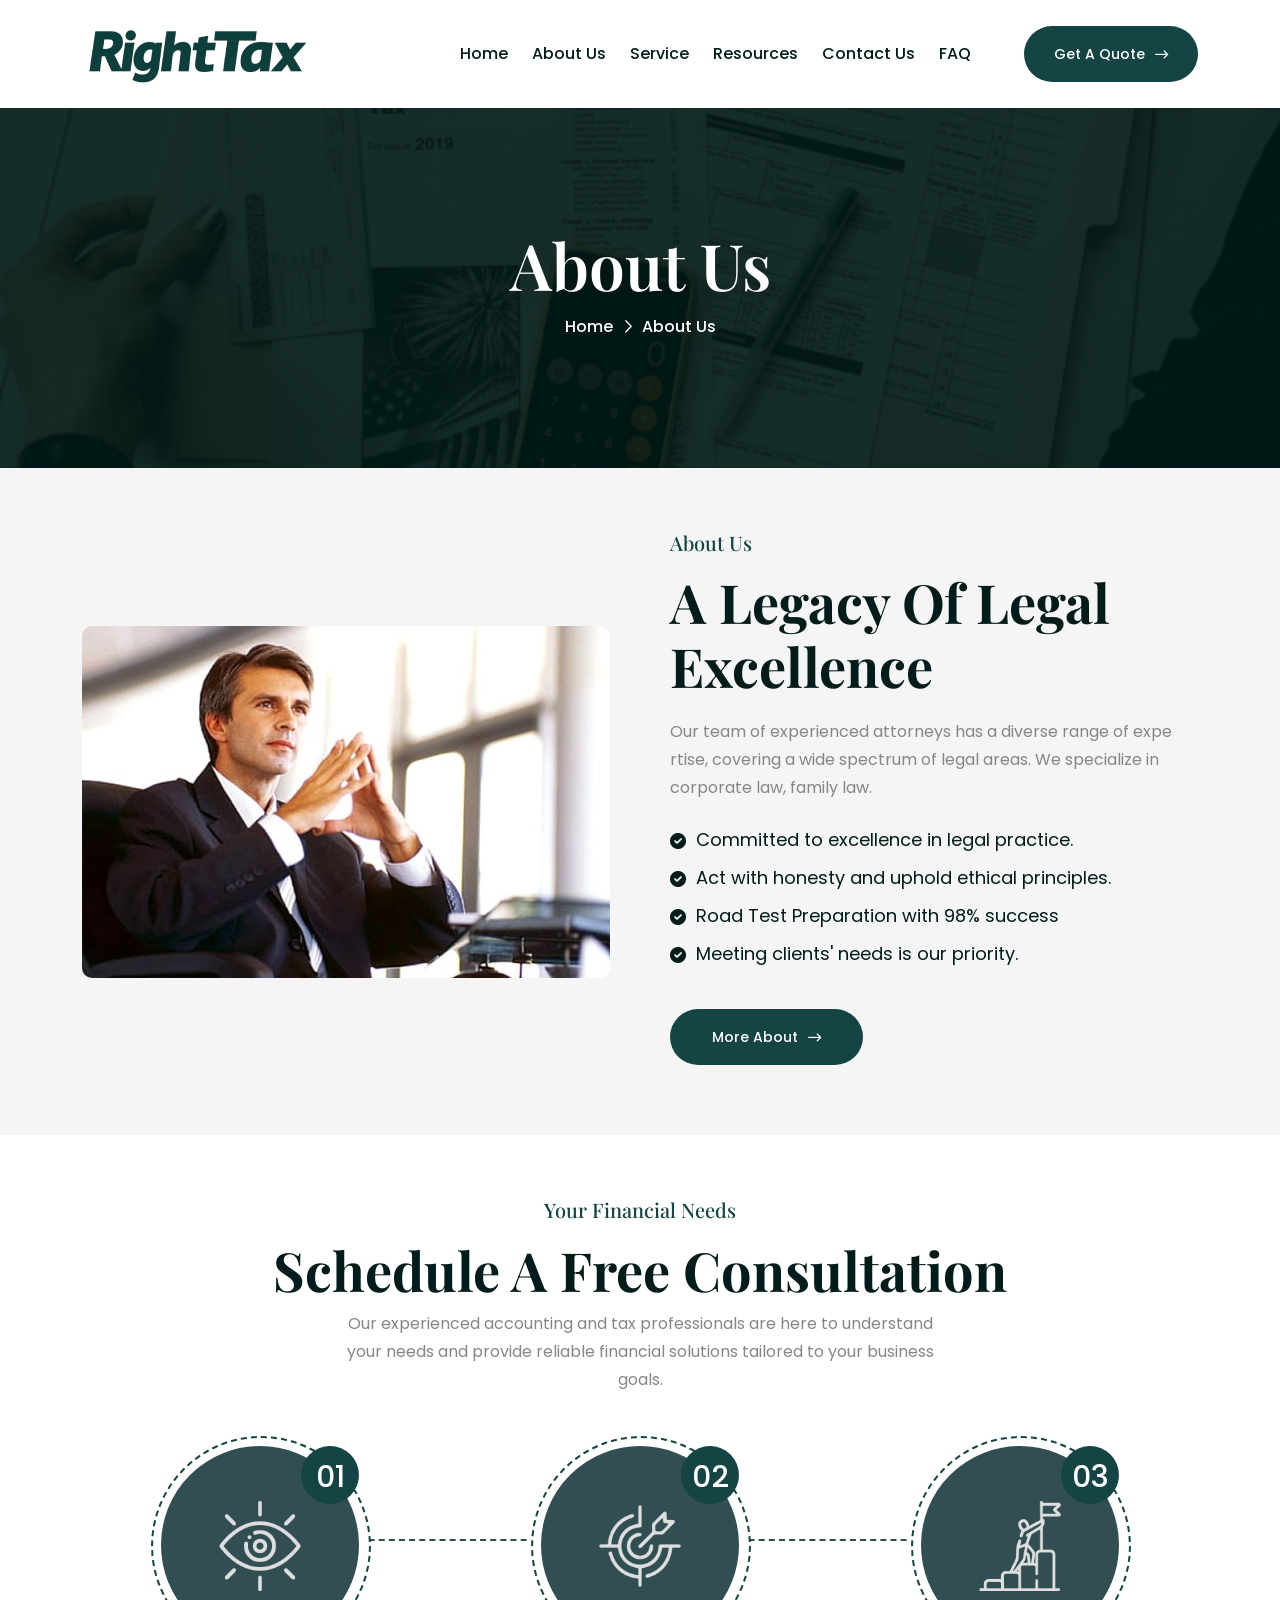
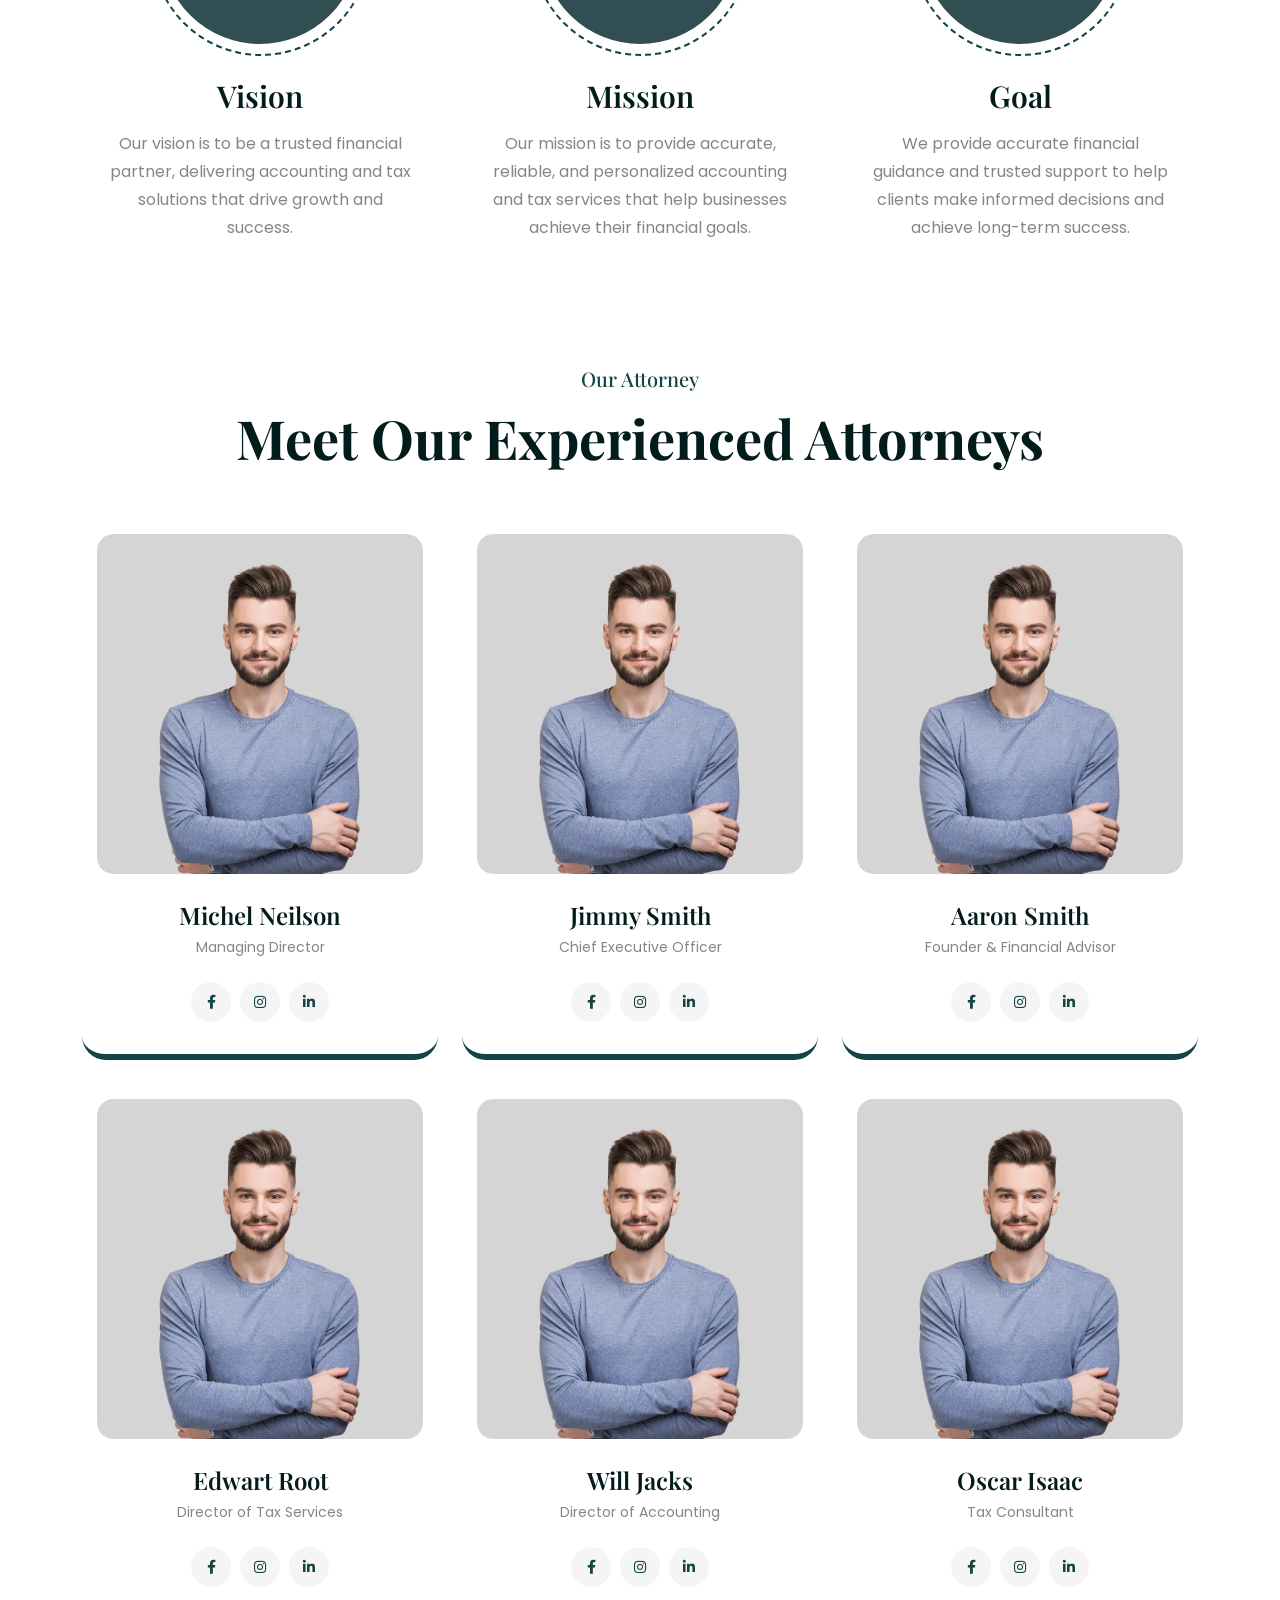
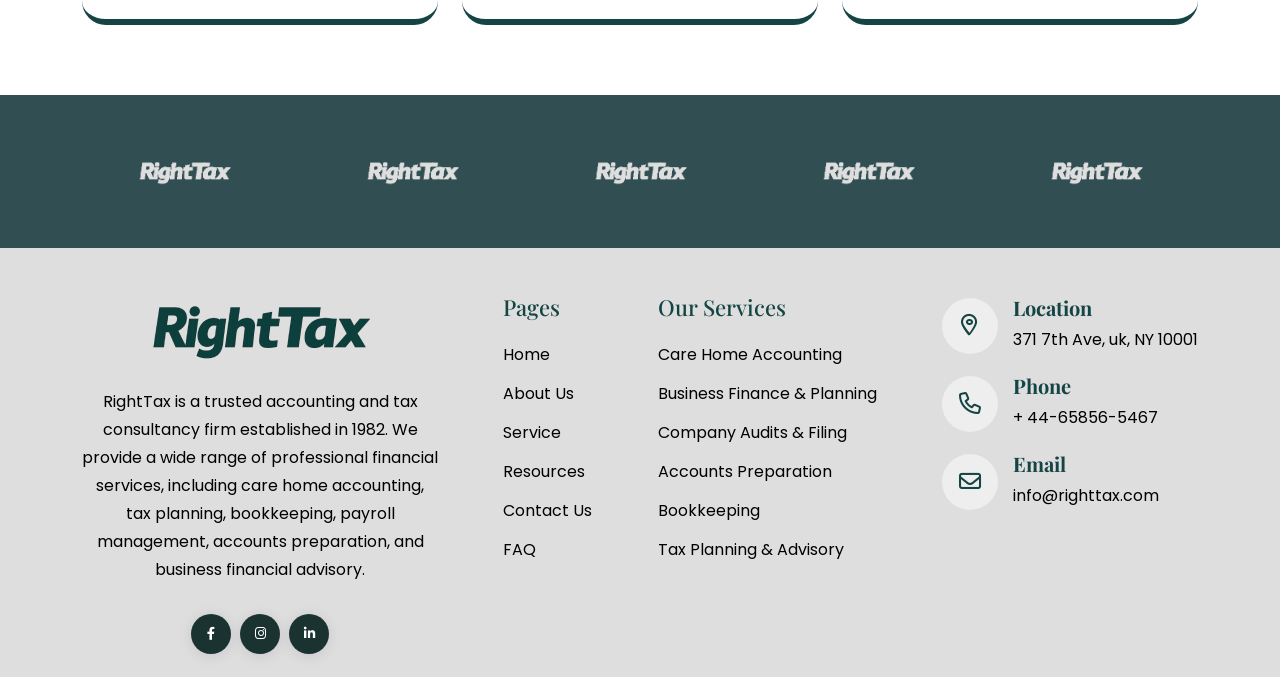
==== about.html @ 118c742a "about page" ====
<!doctype html><html class="no-js" lang="zxx" dir="ltr">
<head>
 <meta charset="utf-8"/>
 <meta content="ie=edge" http-equiv="x-ua-compatible"/>
 <title>
  RightTax - About Us
 </title>
 <!-- <meta content="Ensaf" name="author"/>
 <meta content="Ensaf-html - Law Agency HTML Template" name="description"/>
 <meta content="Ensaf-html - Law Agency HTML Template" name="keywords"/> -->
 <meta content="INDEX,FOLLOW" name="robots"/>
 <meta content="width=device-width,initial-scale=1,shrink-to-fit=no" name="viewport"/>
 <link href="assets/img/favicons/apple-icon-57x57.png" rel="apple-touch-icon" sizes="57x57"/>
 <link href="assets/img/favicons/apple-icon-60x60.png" rel="apple-touch-icon" sizes="60x60"/>
 <link href="assets/img/favicons/apple-icon-72x72.png" rel="apple-touch-icon" sizes="72x72"/>
 <link href="assets/img/favicons/apple-icon-76x76.png" rel="apple-touch-icon" sizes="76x76"/>
 <link href="assets/img/favicons/apple-icon-114x114.png" rel="apple-touch-icon" sizes="114x114"/>
 <link href="assets/img/favicons/apple-icon-120x120.png" rel="apple-touch-icon" sizes="120x120"/>
 <link href="assets/img/favicons/apple-icon-144x144.png" rel="apple-touch-icon" sizes="144x144"/>
 <link href="assets/img/favicons/apple-icon-152x152.png" rel="apple-touch-icon" sizes="152x152"/>
 <link href="assets/img/favicons/apple-icon-180x180.png" rel="apple-touch-icon" sizes="180x180"/>
 <link href="assets/img/favicons/android-icon-192x192.png" rel="icon" sizes="192x192" type="image/png"/>
 <link href="assets/img/favicons/favicon-32x32.png" rel="icon" sizes="32x32" type="image/png"/>
 <link href="assets/img/favicons/favicon-96x96.png" rel="icon" sizes="96x96" type="image/png"/>
 <link href="assets/img/favicons/favicon-16x16.png" rel="icon" sizes="16x16" type="image/png"/>
 <link href="assets/img/favicons/manifest.json" rel="manifest"/>
 <meta content="#ffffff" name="msapplication-TileColor"/>
 <meta content="assets/img/favicons/ms-icon-144x144.png" name="msapplication-TileImage"/>
 <meta content="#ffffff" name="theme-color"/>
 <link href="https://fonts.googleapis.com/" rel="preconnect"/>
 <link crossorigin="" href="https://fonts.gstatic.com/" rel="preconnect"/>
 <link href="https://fonts.googleapis.com/css2?family=Playfair+Display:ital,wght@0,400..900;1,400..900&amp;family=Poppins:ital,wght@0,100;0,200;0,300;0,400;0,500;0,600;0,700;0,800;0,900;1,100;1,200;1,300;1,400;1,500;1,600;1,700;1,800;1,900&amp;display=swap" rel="stylesheet"/>
 <link href="assets/css/app.min.css" rel="stylesheet"/>
 <link href="assets/css/fontawesome.min.css" rel="stylesheet"/>
 <link href="assets/css/style.css" rel="stylesheet"/>
</head>
<body class="">
 <div class="preloader">
  <button class="th-btn preloaderCls">
   Cancel Preloader
  </button>
  <div class="preloader-inner">
   <div class="loader">
   </div>
  </div>
 </div>
 <div class="color-scheme-wrap active">
 
  <h3 class="color-scheme-wrap-title text-center">
   Color Switcher
  </h3>
  <h4 class="color-scheme-wrap-subtitle text-center">
   Theme Color
  </h4>
  <div class="color-switch-btns">
   <button data-color="#1A685B">
    <i class="fa-solid fa-droplet">
    </i>
   </button>
   <button data-color="#f34e3a">
    <i class="fa-solid fa-droplet">
    </i>
   </button>
   <button data-color="#FF4857">
    <i class="fa-solid fa-droplet">
    </i>
   </button>
   <button data-color="#3843C1">
    <i class="fa-solid fa-droplet">
    </i>
   </button>
   <button data-color="#FF7E02">
    <i class="fa-solid fa-droplet">
    </i>
   </button>
  </div>
  <h4 class="color-scheme-wrap-subtitle mt-20 text-center">
   Secondary Color
  </h4>
  <div class="secondary-color-switch-btns">
   <button data-secondary-color="#FFAC00">
    <i class="fa-solid fa-droplet">
    </i>
   </button>
   <button data-secondary-color="#F41E1E">
    <i class="fa-solid fa-droplet">
    </i>
   </button>
   <button data-secondary-color="#f34e3a">
    <i class="fa-solid fa-droplet">
    </i>
   </button>
   <button data-secondary-color="#FF4857">
    <i class="fa-solid fa-droplet">
    </i>
   </button>
   <button data-secondary-color="#3843C1">
    <i class="fa-solid fa-droplet">
    </i>
   </button>
  </div>
 </div>
 <div class="sidemenu-wrapper sidemenu-info d-none d-lg-block">
  <div class="sidemenu-content">
   <button class="closeButton sideMenuCls">
    <i class="far fa-times">
    </i>
   </button>
   <div class="widget">
    <div class="th-widget-about">
     <div class="about-logo">
      <a href="index-2.html">
       <img alt="Ensaf-html" src="assets/img/logo.svg"/>
      </a>
     </div>
     <p class="about-text">
      We provide specialized winterization services to safeguard your pool during the off-season, and when spring arrives, we handle the thorough opening process.
     </p>
     <div class="th-social">
      <a href="https://www.facebook.com/">
       <i class="fab fa-facebook-f">
       </i>
      </a>
      <a href="https://www.twitter.com/">
       <i class="fab fa-twitter">
       </i>
      </a>
      <a href="https://www.linkedin.com/">
       <i class="fab fa-linkedin-in">
       </i>
      </a>
      <a href="https://www.whatsapp.com/">
       <i class="fab fa-whatsapp">
       </i>
      </a>
     </div>
    </div>
   </div>
   <div class="widget">
    <h3 class="widget_title">
     Recent Posts
    </h3>
    <div class="recent-post-wrap">
     <div class="recent-post">
      <div class="media-img">
       <a href="blog-details.html">
        <img alt="Blog Image" src="assets/img/blog/recent-post-1-1.jpg"/>
       </a>
      </div>
      <div class="media-body">
       <h4 class="post-title">
        <a class="text-inherit" href="blog-details.html">
         Steps to Pursue a Career as a Legal Project Manager.
        </a>
       </h4>
       <div class="recent-post-meta">
        <a href="blog.html">
         6 Sep, 2025
        </a>
       </div>
      </div>
     </div>
     <div class="recent-post">
      <div class="media-img">
       <a href="blog-details.html">
        <img alt="Blog Image" src="assets/img/blog/recent-post-1-2.jpg"/>
       </a>
      </div>
      <div class="media-body">
       <h4 class="post-title">
        <a class="text-inherit" href="blog-details.html">
         The advantages of choosing a public defender.
        </a>
       </h4>
       <div class="recent-post-meta">
        <a href="blog.html">
         6 Sep, 2025
        </a>
       </div>
      </div>
     </div>
     <div class="recent-post">
      <div class="media-img">
       <a href="blog-details.html">
        <img alt="Blog Image" src="assets/img/blog/recent-post-1-3.jpg"/>
       </a>
      </div>
      <div class="media-body">
       <h4 class="post-title">
        <a class="text-inherit" href="blog-details.html">
         Technology is revolutionizing the legal sector.
        </a>
       </h4>
       <div class="recent-post-meta">
        <a href="blog.html">
         6 Sep, 2025
        </a>
       </div>
      </div>
     </div>
    </div>
   </div>
   <div class="widget newsletter-widget">
    <h3 class="widget_title">
     Newsletter
    </h3>
    <p class="footer-text">
     Sign up to get update news about us
    </p>
    <form class="newsletter-form">
     <input class="form-control" placeholder="Enter Email" required="" type="email"/>
     <button class="th-btn style2" type="submit">
      Subscribe
     </button>
    </form>
   </div>
  </div>
 </div>
 <div class="popup-search-box d-none d-lg-block">
  <button class="searchClose">
   <i class="fal fa-times">
   </i>
  </button>
  <form action="#">
   <input placeholder="What are you looking for?" type="text"/>
   <button type="submit">
    <i class="fal fa-search">
    </i>
   </button>
  </form>
 </div>
 <div class="th-menu-wrapper">
  <div class="th-menu-area text-center">
   <button class="th-menu-toggle">
    <i class="fal fa-times">
    </i>
   </button>
   <div class="mobile-logo">
    <a href="index-2.html">
     <img alt="Ensaf-html" src="assets/img/logo.svg"/>
    </a>
   </div>
   <div class="th-mobile-menu">
    <ul>
     <li class="menu-item-has-children">
      <a href="index-2.html">
       Home
      </a>
      <ul class="sub-menu">
       <li class="menu-item-has-children">
        <a href="#">
         Multipage
        </a>
        <ul class="sub-menu">
         <li>
          <a href="index-2.html">
           Home Law Agency
          </a>
         </li>
         <li>
          <a href="home-2.html">
           Home Lawyer
          </a>
         </li>
         <li>
          <a href="home-3.html">
           Home Legal Consultant
          </a>
         </li>
         <li>
          <a href="home-4.html">
           Home Legal Advisore
          </a>
         </li>
         <li>
          <a href="home-5.html">
           Home Law Consultant
          </a>
         </li>
         <li>
          <a href="home-6.html">
           Home Public Notary
          </a>
         </li>
         <li>
          <a href="home-7.html">
           Home Legal Services
          </a>
         </li>
         <li>
          <a href="home-8.html">
           Home Attorney Firm
          </a>
         </li>
         <li>
          <a href="home-9.html">
           Home Civil Law
          </a>
         </li>
         <li>
          <a href="home-10.html">
           Home Law Advocate
          </a>
         </li>
        </ul>
       </li>
       <li class="menu-item-has-children">
        <a href="#">
         Onepage
        </a>
        <ul class="sub-menu">
         <li>
          <a href="home-1-op.html">
           Home Law Agency
          </a>
         </li>
         <li>
          <a href="home-2-op.html">
           Home Lawyer
          </a>
         </li>
         <li>
          <a href="home-3-op.html">
           Home Legal Consultant
          </a>
         </li>
         <li>
          <a href="home-4-op.html">
           Home Legal Advisore
          </a>
         </li>
         <li>
          <a href="home-5-op.html">
           Home Law Consultant
          </a>
         </li>
         <li>
          <a href="home-6-op.html">
           Home Public Notary
          </a>
         </li>
         <li>
          <a href="home-7-op.html">
           Home Legal Services
          </a>
         </li>
         <li>
          <a href="home-8-op.html">
           Home Attorney Firm
          </a>
         </li>
         <li>
          <a href="home-9-op.html">
           Home Civil Law
          </a>
         </li>
         <li>
          <a href="home-10-op.html">
           Home Law Advocate
          </a>
         </li>
        </ul>
       </li>
       <li class="menu-item-has-children">
        <a href="#">
         RTL
        </a>
        <ul class="sub-menu">
         <li>
          <a href="home-1-rtl.html">
           Home Law Agency
          </a>
         </li>
         <li>
          <a href="home-2-rtl.html">
           Home Lawyer
          </a>
         </li>
         <li>
          <a href="home-3-rtl.html">
           Home III (Portfolio)
          </a>
         </li>
         <li>
          <a href="home-4-rtl.html">
           Home Legal Advisore
          </a>
         </li>
         <li>
          <a href="home-5-rtl.html">
           Home Law Consultant
          </a>
         </li>
         <li>
          <a href="home-6-rtl.html">
           Home Public Notary
          </a>
         </li>
         <li>
          <a href="home-7-rtl.html">
           Home Legal Services
          </a>
         </li>
         <li>
          <a href="home-8-rtl.html">
           Home Attorney Firm
          </a>
         </li>
         <li>
          <a href="home-9-rtl.html">
           Home Civil Law
          </a>
         </li>
         <li>
          <a href="home-10-rtl.html">
           Home Law Advocate
          </a>
         </li>
        </ul>
       </li>
      </ul>
     </li>
     <li class="menu-item-has-children">
      <a href="#">
       About Us
      </a>
      <ul class="sub-menu">
       <li>
        <a href="about.html">
         About Us Style 1
        </a>
       </li>
       <li>
        <a href="about2.html">
         About Us Style 2
        </a>
       </li>
      </ul>
     </li>
     <li class="menu-item-has-children">
      <a href="#">
       Service
      </a>
      <ul class="sub-menu">
       <li>
        <a href="service.html">
         Service
        </a>
       </li>
       <li>
        <a href="service-details.html">
         Service Details
        </a>
       </li>
      </ul>
     </li>
     <li class="menu-item-has-children">
      <a href="#">
       Pages
      </a>
      <ul class="sub-menu">
       <li class="menu-item-has-children">
        <a href="#">
         Shop
        </a>
        <ul class="sub-menu">
         <li>
          <a href="shop.html">
           Shop
          </a>
         </li>
         <li>
          <a href="shop-details.html">
           Shop Details
          </a>
         </li>
         <li>
          <a href="cart.html">
           Cart Page
          </a>
         </li>
         <li>
          <a href="checkout.html">
           Checkout
          </a>
         </li>
         <li>
          <a href="wishlist.html">
           Wishlist
          </a>
         </li>
        </ul>
       </li>
       <li>
        <a href="team.html">
         Our Attorney
        </a>
       </li>
       <li>
        <a href="team-details.html">
         Attorney Details
        </a>
       </li>
       <li>
        <a href="pricing.html">
         Pricing Plan
        </a>
       </li>
       <li>
        <a href="testimonials.html">
         Testimonials
        </a>
       </li>
       <li>
        <a href="faq.html">
         Faq Page
        </a>
       </li>
       <li>
        <a href="case-studies.html">
         Case Studies
        </a>
       </li>
       <li>
        <a href="case-studies-details.html">
         Case Studies Details
        </a>
       </li>
       <li>
        <a href="error.html">
         Error Page
        </a>
       </li>
      </ul>
     </li>
     <li class="menu-item-has-children">
      <a href="#">
       Blog
      </a>
      <ul class="sub-menu">
       <li>
        <a href="blog.html">
         Blog
        </a>
       </li>
       <li>
        <a href="blog-details.html">
         Blog Details
        </a>
       </li>
      </ul>
     </li>
     <li>
      <a href="contact.html">
       Contact
      </a>
     </li>
    </ul>
   </div>
  </div>
 </div>
 
 <header class="th-header header-layout1 onepage-nav">
        <div class="sticky-wrapper">
            <div class="menu-area">
                <div class="container header-1-container">
                    <div class="row align-items-center justify-content-between">
                        <div class="col-auto">
                            <div class="header-logo">
                                <div class="logo-bg"></div><a href="#"><img src="assets/img/logo-4.png" alt="righttax-html"></a>
                            </div>
                        </div>
                        <div class="col-auto me-xl-auto">
                            <nav class="main-menu d-none d-lg-inline-block me-xl-auto">
                                <ul>
                                    <li class="menu-item-has-children"><a href="#">Home</a>
                                    </li>
                                    <li><a href="#">About Us</a></li>
                                    <li><a href="#">Service</a></li>
                                    <li><a href="#">Resources</a></li>
                                    <li><a href="#">Contact Us</a></li>
                                     <li><a href="#">FAQ</a></li>
                                </ul>
                            </nav><button type="button" class="th-menu-toggle d-block d-lg-none"><i
                                    class="far fa-bars"></i></button>
                        </div>
                        <div class="col-auto d-none d-xl-block">
                            <div class="header-button"><a href="#"
                                    class="th-btn style4">Get a Quote <i class="far fa-arrow-right-long"></i></a>
                                <!-- <button type="button" class="icon-btn sideMenuInfo"><i
                                        class="fa-solid fa-bars"></i></button></div> -->
                        </div>
                    </div>
                </div>
            </div>
        </div>
    </header>

 <div class="breadcumb-wrapper" data-bg-src="assets/img/about-banner.png" data-opacity="8" data-overlay="title">
  <div class="container">
   <div class="breadcumb-content">
    <h1 class="breadcumb-title">
     About Us
    </h1>
    <ul class="breadcumb-menu">
     <li>
      <a href="index-2.html">
       Home
      </a>
     </li>
     <li>
      About Us
     </li>
    </ul>
   </div>
  </div>
 </div>
 
 <div class="about-1-wrapper space bg-smoke2" id="about-sec">  
  <div class="container">
    <div class="about-image">
        <img alt="Image" src="assets/img/ceo.jpg"/>
    </div>    
    <div class="col-xl-5">
     <div class="title-area mb-25">
      <span class="sub-title before-none">
       About Us
      </span>
      <h2 class="sec-title">
       A Legacy of Legal Excellence
      </h2>
      <p class="sec-text">
       Our team of experienced attorneys has a diverse range of expe rtise, covering a wide spectrum of legal areas. We specialize in corporate law, family law.
      </p>
     </div>
     <div class="checklist style2 mb-40">
      <ul>
       <li>
        <i class="fa-sharp fa-solid fa-circle-check">
        </i>
        Committed to excellence in legal practice.
       </li>
       <li>
        <i class="fa-sharp fa-solid fa-circle-check">
        </i>
        Act with honesty and uphold ethical principles.
       </li>
       <li>
        <i class="fa-sharp fa-solid fa-circle-check">
        </i>
        Road Test Preparation with 98% success
       </li>
       <li>
        <i class="fa-sharp fa-solid fa-circle-check">
        </i>
        Meeting clients' needs is our priority.
       </li>
      </ul>
     </div>
     <div>
      <a class="th-btn style4" href="about.html">
       More About
       <i class="fa-regular fa-arrow-right-long">
       </i>
      </a>
     </div>
    </div>   
  </div>
 </div>

 <section class="space" id="process-sec">
  <div class="container">
   <div class="row justify-content-center">
    <div class="col-xl-8 about-bottom-box-wrapcol-lg-10 text-center">
     <div class="title-area process-3-title-box">
      <span class="sub-title justify-content-center justify-content-xl-start">
       Your Financial Needs
      </span>
      <h2 class="sec-title mb-2">
       Schedule a Free Consultation
      </h2>
      <p class="box-text">
       Our experienced accounting and tax professionals are here to understand your needs and provide reliable financial solutions tailored to your business goals.
      </p>
     </div>
    </div>
   </div>
   <div class="row gy-40 justify-content-center">
    <div class="col-xl-4 col-lg-4 col-md-6">
     <div class="process-box style-2">
      <div class="box-icon">
       <span class="number">
        01
       </span>
       <img alt="image" class="icon-width" src="assets/img/vision-new.png"/>
      </div>
      <h3 class="box-title">
       Vision
      </h3>
      <p class="box-text">
       Our vision is to be a trusted financial partner, delivering accounting and tax solutions that drive growth and success.
      </p>
     </div>
    </div>
    <div class="col-xl-4 col-lg-4 col-md-6">
     <div class="process-box style-2">
      <div class="box-icon">
       <span class="number">
        02
       </span>
       <img alt="image" class="icon-width" src="assets/img/mission-new.png"/>
      </div>
      <h3 class="box-title">
       Mission
      </h3>
      <p class="box-text">
       Our mission is to provide accurate, reliable, and personalized accounting and tax services that help businesses achieve their financial goals.
      </p>
     </div>
    </div>
    <div class="col-xl-4 col-lg-4 col-md-6">
     <div class="process-box style-2">
      <div class="box-icon">
       <span class="number">
        03
       </span>
       <img alt="image" class="icon-width" src="assets/img/goal-new.png"/>
      </div>
      <h3 class="box-title">
       Goal
      </h3>
      <p class="box-text">
       We provide accurate financial guidance and trusted support to help clients make informed decisions and achieve long-term success.
      </p>
     </div>
    </div>
   </div>
  </div>
 </section>
 <section class="space" data-bg-src="assets/img/bg/team-2-shape-bg.png" id="team-sec">
  <div class="container">
   <div class="row justify-content-center">
    <div class="col-xxl-8 col-xl-9">
     <div class="title-area text-center">
      <span class="sub-title justify-content-center">
       Our Attorney
      </span>
      <h2 class="sec-title">
       Meet Our Experienced Attorneys
      </h2>
     </div>
    </div>
    <div>
    </div>
   </div>
   <div class="row gy-4">
    <div class="col-xl-4 col-lg-4 col-sm-6">
     <div class="team-card style-2">
      <div class="team-img">
       <img alt="Team" class="img-height" src="assets/img/a-man.webp"/>
      </div>
      <div class="team-content">
       <h3 class="box-title">
        <a href="team-details.html">
         Michel Neilson
        </a>
       </h3>
       <span class="team-desig">
        Managing Director
       </span>
       <div class="team-social">
        <div class="th-social">
         <a href="https://facebook.com/" target="_blank">
          <i class="fab fa-facebook-f">
          </i>
         </a>
         <a href="https://instagram.com/" target="_blank">
          <i class="fab fa-instagram">
          </i>
         </a>
         <a href="https://linkedin.com/" target="_blank">
          <i class="fab fa-linkedin-in">
          </i>
         </a>
        </div>
       </div>
      </div>
     </div>
    </div>
    <div class="col-xl-4 col-lg-4 col-sm-6">
     <div class="team-card style-2">
      <div class="team-img">
       <img alt="Team" class="img-height" src="assets/img/a-man.webp"/>
      </div>
      <div class="team-content">
       <h3 class="box-title">
        <a href="team-details.html">
         Jimmy Smith
        </a>
       </h3>
       <span class="team-desig">
        Chief Executive Officer
       </span>
       <div class="team-social">
        <div class="th-social">
         <a href="https://facebook.com/" target="_blank">
          <i class="fab fa-facebook-f">
          </i>
         </a>
         <a href="https://instagram.com/" target="_blank">
          <i class="fab fa-instagram">
          </i>
         </a>
         <a href="https://linkedin.com/" target="_blank">
          <i class="fab fa-linkedin-in">
          </i>
         </a>
        </div>
       </div>
      </div>
     </div>
    </div>
    <div class="col-xl-4 col-lg-4 col-sm-6">
     <div class="team-card style-2">
      <div class="team-img">
       <img alt="Team" class="img-height" src="assets/img/a-man.webp"/>
      </div>
      <div class="team-content">
       <h3 class="box-title">
        <a href="team-details.html">
         Aaron Smith 
        </a>
       </h3>
       <span class="team-desig">
        Founder & Financial Advisor
       </span>
       <div class="team-social">
        <div class="th-social">
         <a href="https://facebook.com/" target="_blank">
          <i class="fab fa-facebook-f">
          </i>
         </a>
         <a href="https://instagram.com/" target="_blank">
          <i class="fab fa-instagram">
          </i>
         </a>
         <a href="https://linkedin.com/" target="_blank">
          <i class="fab fa-linkedin-in">
          </i>
         </a>
        </div>
       </div>
      </div>
     </div>
    </div>
    <div class="col-xl-4 col-lg-4 col-sm-6">
     <div class="team-card style-2">
      <div class="team-img">
       <img alt="Team" class="img-height" src="assets/img/a-man.webp"/>
      </div>
      <div class="team-content">
       <h3 class="box-title">
        <a href="team-details.html">
         Edwart Root
        </a>
       </h3>
       <span class="team-desig">
        Director of Tax Services
       </span>
       <div class="team-social">
        <div class="th-social">
         <a href="https://facebook.com/" target="_blank">
          <i class="fab fa-facebook-f">
          </i>
         </a>
         <a href="https://instagram.com/" target="_blank">
          <i class="fab fa-instagram">
          </i>
         </a>
         <a href="https://linkedin.com/" target="_blank">
          <i class="fab fa-linkedin-in">
          </i>
         </a>
        </div>
       </div>
      </div>
     </div>
    </div>
    <div class="col-xl-4 col-lg-4 col-sm-6">
     <div class="team-card style-2">
      <div class="team-img">
       <img alt="Team" class="img-height" src="assets/img/a-man.webp"/>
      </div>
      <div class="team-content">
       <h3 class="box-title">
        <a href="team-details.html">
         Will Jacks
        </a>
       </h3>
       <span class="team-desig">
        Director of Accounting
       </span>
       <div class="team-social">
        <div class="th-social">
         <a href="https://facebook.com/" target="_blank">
          <i class="fab fa-facebook-f">
          </i>
         </a>
         <a href="https://instagram.com/" target="_blank">
          <i class="fab fa-instagram">
          </i>
         </a>
         <a href="https://linkedin.com/" target="_blank">
          <i class="fab fa-linkedin-in">
          </i>
         </a>
        </div>
       </div>
      </div>
     </div>
    </div>
    <div class="col-xl-4 col-lg-4 col-sm-6">
     <div class="team-card style-2">
      <div class="team-img">
       <img alt="Team" class="img-height" src="assets/img/a-man.webp"/>
      </div>
      <div class="team-content">
       <h3 class="box-title">
        <a href="team-details.html">
         Oscar Isaac
        </a>
       </h3>
       <span class="team-desig">
        Tax Consultant
       </span>
       <div class="team-social">
        <div class="th-social">
         <a href="https://facebook.com/" target="_blank">
          <i class="fab fa-facebook-f">
          </i>
         </a>
         <a href="https://instagram.com/" target="_blank">
          <i class="fab fa-instagram">
          </i>
         </a>
         <a href="https://linkedin.com/" target="_blank">
          <i class="fab fa-linkedin-in">
          </i>
         </a>
        </div>
       </div>
      </div>
     </div>
    </div>
   </div>
  </div>
 </section>
 <div class="brand-area-1" data-bg-src="assets/img/bg/brand-bg-11.png">
  <div class="container">
   <div class="row">
    <div class="col-12">
     <div class="swiper th-slider" data-slider-options='{"breakpoints":{"0":{"slidesPerView":2},"576":{"slidesPerView":"2"},"768":{"slidesPerView":"3"},"992":{"slidesPerView":"4"},"1200":{"slidesPerView":"5"},"1400":{"slidesPerView":"6"}}}' id="brand-slider-1">
      <div class="swiper-wrapper">
       <div class="swiper-slide">
        <div class="brand-box">
         <a href="about.html">
          <img alt="Brand Logo" src="assets/img/logo-running.png"/>
         </a>
        </div>
       </div>
       <div class="swiper-slide">
        <div class="brand-box">
         <a href="about.html">
          <img alt="Brand Logo" src="assets/img/logo-running.png"/>
         </a>
        </div>
       </div>
       <div class="swiper-slide">
        <div class="brand-box">
         <a href="about.html">
          <img alt="Brand Logo" src="assets/img/logo-running.png"/>
         </a>
        </div>
       </div>
       <div class="swiper-slide">
        <div class="brand-box">
         <a href="about.html">
          <img alt="Brand Logo" src="assets/img/logo-running.png"/>
         </a>
        </div>
       </div>
       <div class="swiper-slide">
        <div class="brand-box">
         <a href="about.html">
          <img alt="Brand Logo" src="assets/img/logo-running.png"/>
         </a>
        </div>
       </div>
       <div class="swiper-slide">
        <div class="brand-box">
         <a href="about.html">
          <img alt="Brand Logo" src="assets/img/logo-running.png"/>
         </a>
        </div>
       </div>
       <div class="swiper-slide">
        <div class="brand-box">
         <a href="about.html">
          <img alt="Brand Logo" src="assets/img/logo-running.png"/>
         </a>
        </div>
       </div>
       <div class="swiper-slide">
        <div class="brand-box">
         <a href="about.html">
          <img alt="Brand Logo" src="assets/img/logo-running.png"/>
         </a>
        </div>
       </div>
       <div class="swiper-slide">
        <div class="brand-box">
         <a href="about.html">
          <img alt="Brand Logo" src="assets/img/logo-running.png"/>
         </a>
        </div>
       </div>
       <div class="swiper-slide">
        <div class="brand-box">
         <a href="about.html">
          <img alt="Brand Logo" src="assets/img/logo-running.png"/>
         </a>
        </div>
       </div>
      </div>
     </div>
    </div>
   </div>
  </div>
 </div>
 

 <footer class="footer-wrapper footer-layout1">
        <div class="widget-area bg-footer-color">
            <div class="container">
                <div class="row justify-content-between">
                    <div class="col-md-6 col-xl-4 footer-border-right">
                        <div class="widget footer-widget text-xl-center text-start">
                            <div class="th-widget-about">
                                <div class="about-logo"><a href=""><img
                                            src="assets/img/logo-4.png" alt="righttax-html"></a></div>
                                <p class="about-text">RightTax is a trusted accounting and tax consultancy firm established in 1982. We provide a wide range of professional financial services, including care home accounting, tax planning, bookkeeping, payroll management, accounts preparation, and business financial advisory.</p>
                                <div class="th-social"><a href="#"><i
                                            class="fab fa-facebook-f"></i></a> <a href="#"><i
                                            class="fab fa-instagram"></i></a> <a href="#"><i
                                            class="fab fa-linkedin-in"></i></a> </div>
                            </div>
                        </div>
                    </div>
                    <div class="col-md-6 col-xl-auto footer-border-right">
                        <div class="widget widget_nav_menu footer-widget">
                            <h3 class="widget_title">Pages</h3>
                            <div class="menu-all-pages-container">
                                <ul class="menu">
                                    <li><a href="#">Home</a></li>
                                    <li><a href="#">About Us</a></li>
                                    <li><a href="#">Service</a></li>
                                    <li><a href="#">Resources</a></li>
                                    <li><a href="#">Contact Us</a></li>
                                    <li><a href="#">FAQ</a></li>
                                </ul>
                            </div>
                        </div>
                    </div>
                    <div class="col-md-6 col-xl-auto footer-border-right">
                        <div class="widget widget_nav_menu footer-widget">
                            <h3 class="widget_title">Our Services</h3>
                            <div class="menu-all-pages-container">
                                <ul class="menu">
                                    <li><a href="#">Care Home Accounting</a></li>
                                    <li><a href="#">Business Finance & Planning</a></li>
                                    <li><a href="#">Company Audits & Filing</a></li>
                                    <li><a href="#">Accounts Preparation</a></li>
                                    <li><a href="#">Bookkeeping</a></li>
                                    <li><a href="#">Tax Planning & Advisory</a></li>
                                </ul>
                            </div>
                        </div>
                    </div>                    
                    <div class="col-md-6 col-xl-auto footer-border-right">
                        <div class="widget footer-widget">
                            <div class="th-widget-contact">
                                <div class="info-box">
                                    <div class="info-box_icon"><i class="fa-regular fa-location-dot"></i></div>
                                    <div class="info-contnt">
                                        <h4 class="footer-info-title">Location</h4>
                                        <p class="info-box_text">371 7th Ave, uk, NY 10001</p>
                                    </div>
                                </div>
                                <div class="info-box">
                                    <div class="info-box_icon"><i class="fa-regular fa-phone"></i></div>
                                    <div class="info-contnt">
                                        <h4 class="footer-info-title">Phone</h4>
                                        <p class="info-box_text"><a href="tel:+44-65856-5467" class="info-box_link">+
                                                44-65856-5467</a></p>
                                    </div>
                                </div>
                                <div class="info-box">
                                    <div class="info-box_icon"><i class="fa-regular fa-envelope"></i></div>
                                    <div class="info-contnt">
                                        <h4 class="footer-info-title">Email</h4>
                                        <p class="info-box_text"><a href="mailto:info@righttax.com"
                                                class="info-box_link">info@righttax.com</a> 
                                        </p>
                                    </div>
                                </div>
                            </div>
                        </div>
                    </div>
                </div>
            </div>
        </div>
        <div class="copyright-wrap">
            <div class="container">
                <div class="row gy-2 align-items-center">
                    <div class="col-md-12">
                        <p class="copyright-text text-center">Copyright <i class="fal fa-copyright"></i> 2026 <a
                                href="#">righttax</a>. All Rights Reserved.</p>
                    </div>
                </div>
            </div>
        </div>
    </footer>

 <div class="scroll-top">
  <svg class="progress-circle svg-content" height="100%" viewbox="-1 -1 102 102" width="100%">
   <path d="M50,1 a49,49 0 0,1 0,98 a49,49 0 0,1 0,-98" style="transition: stroke-dashoffset 10ms linear 0s; stroke-dasharray: 307.919, 307.919; stroke-dashoffset: 307.919;">
   </path>
  </svg>
 </div>
 <script src="assets/js/jquery-3.7.1.min.js">
 </script>
 <script src="assets/js/app.min.js">
 </script>
 <script src="assets/js/main.js">
 </script>
</body>
</html>
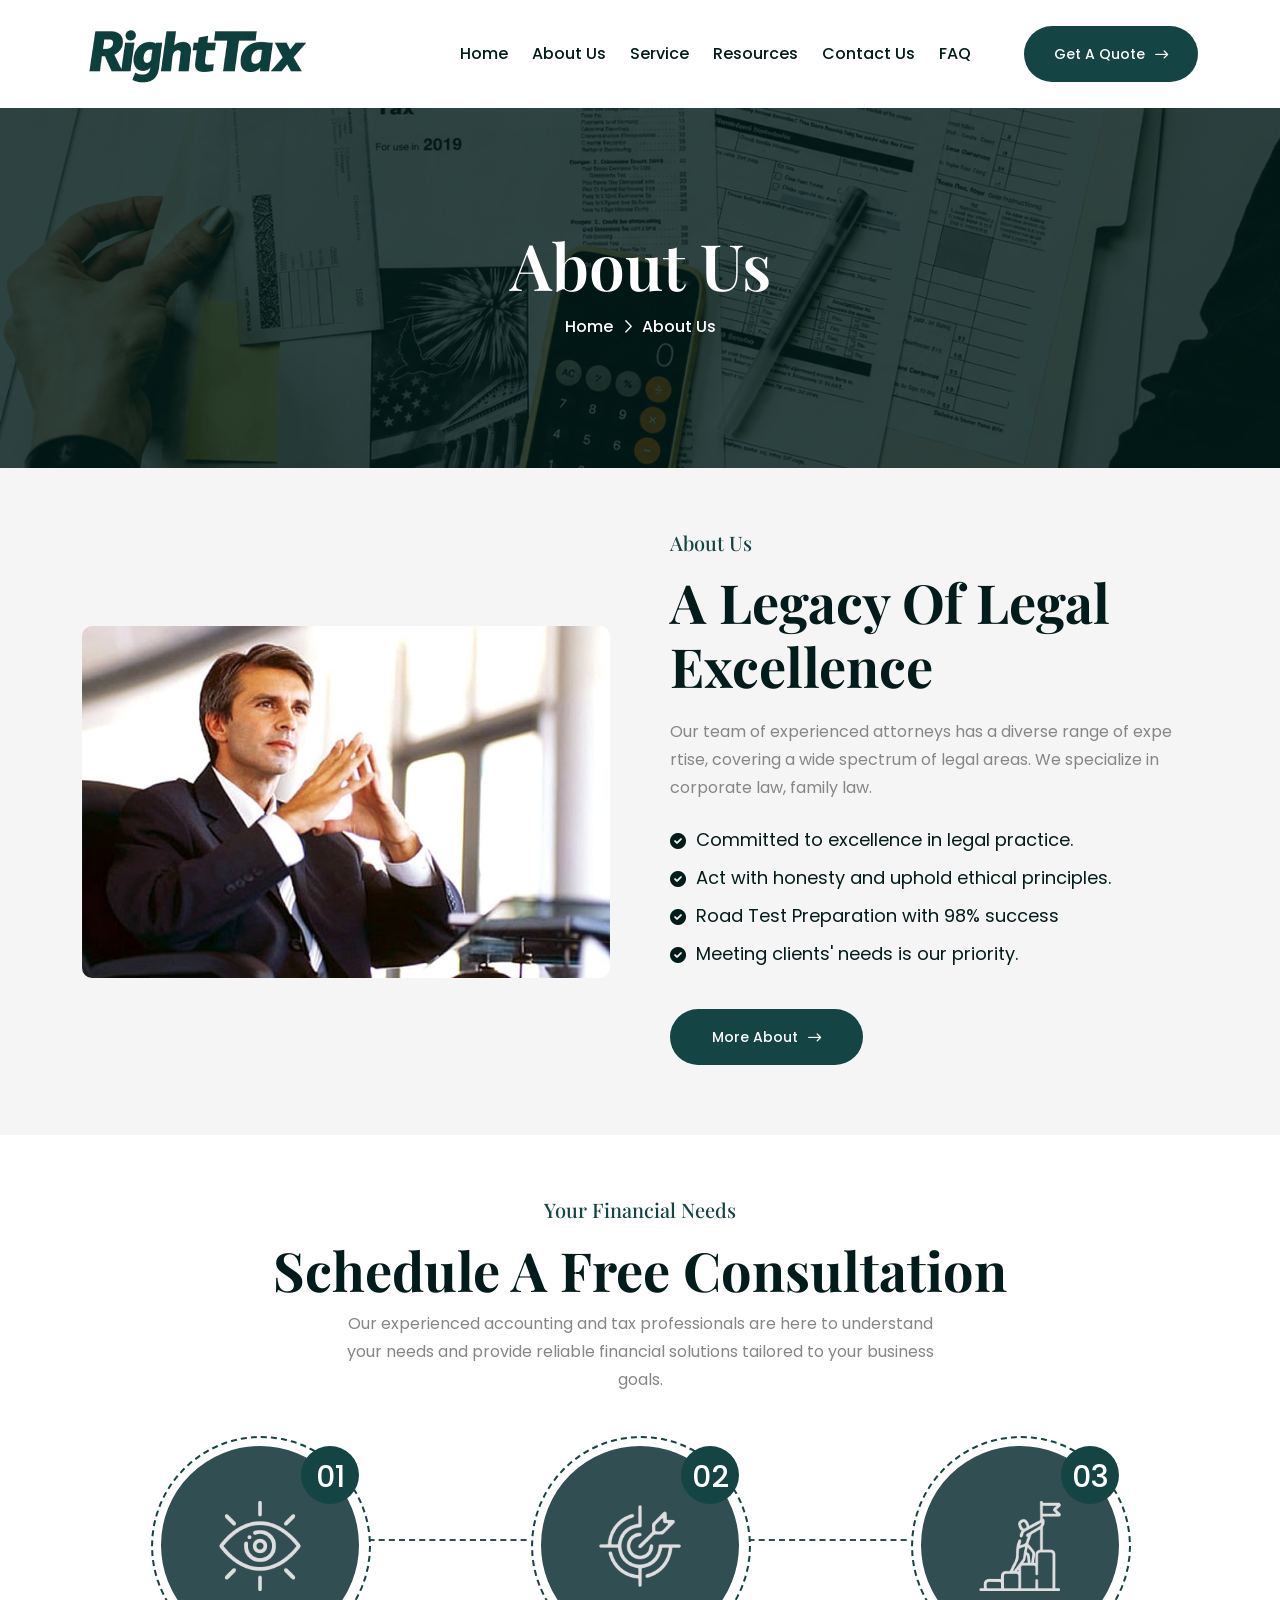
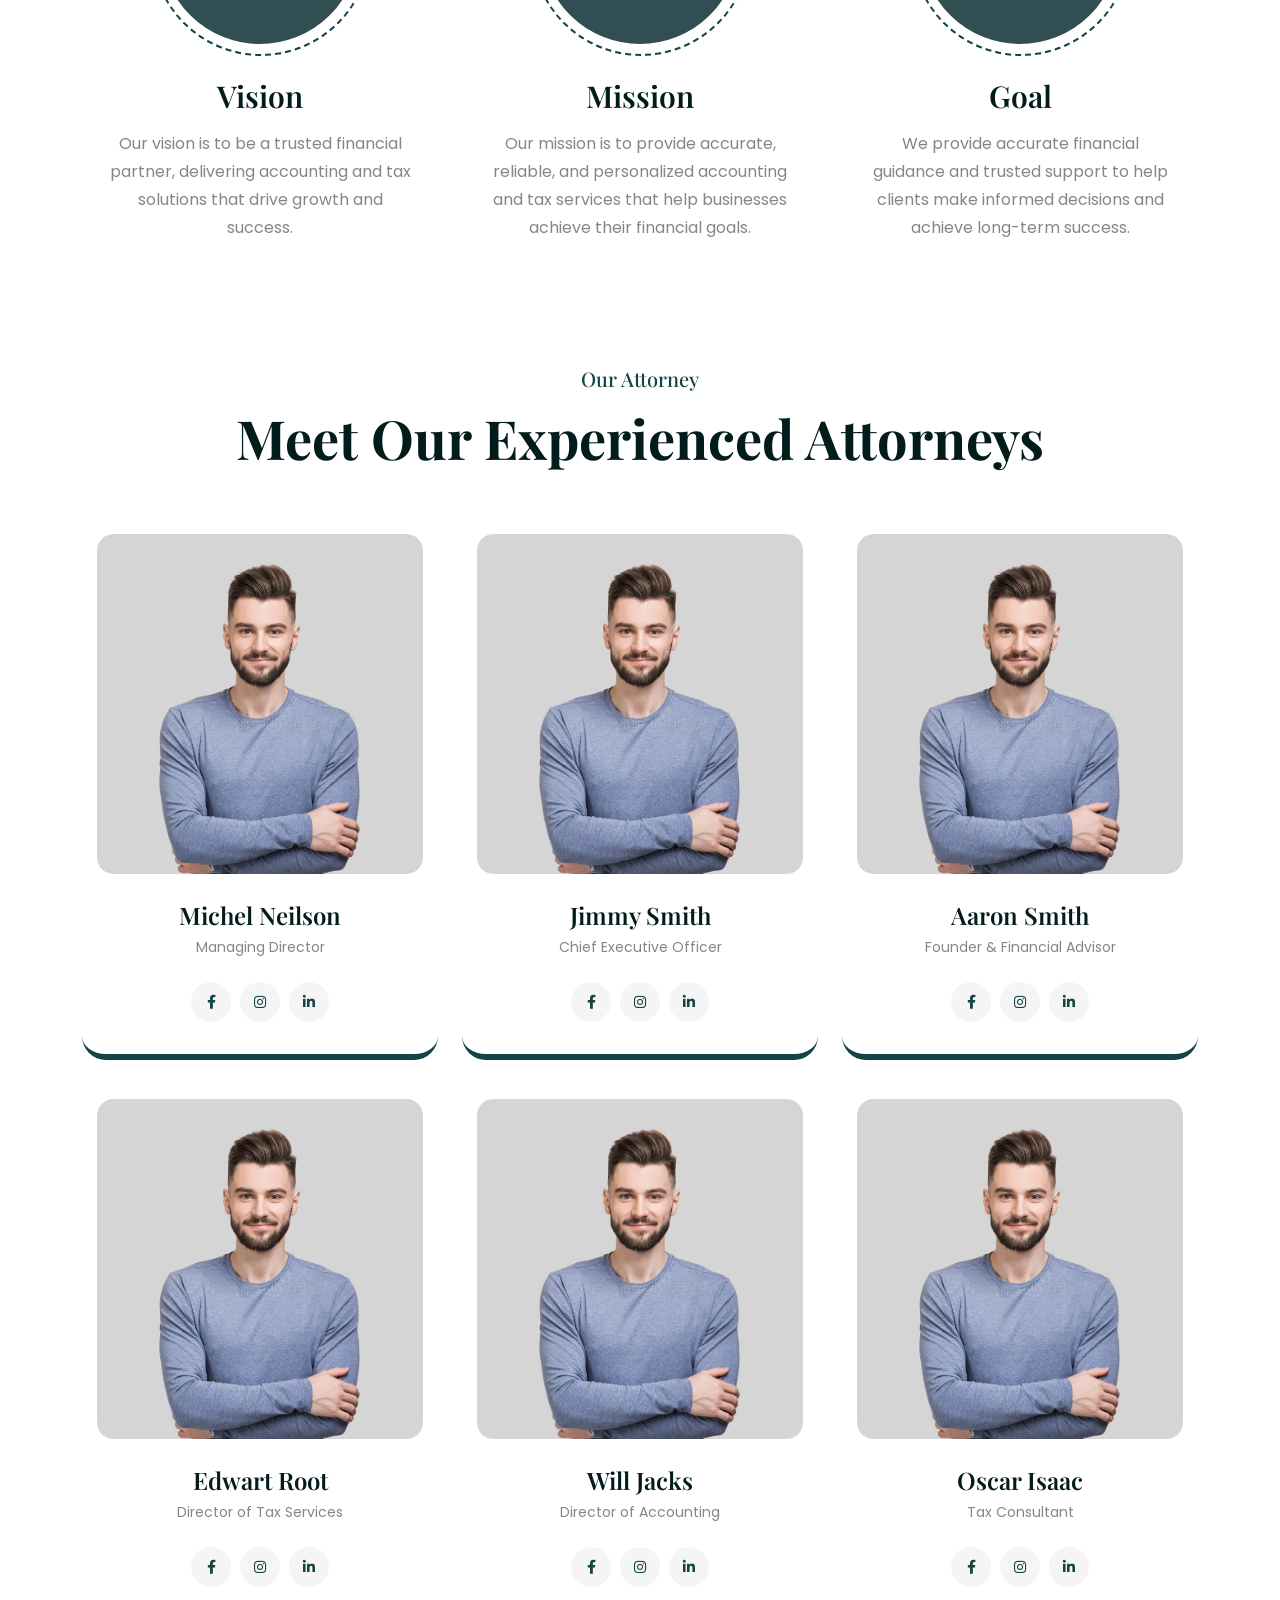
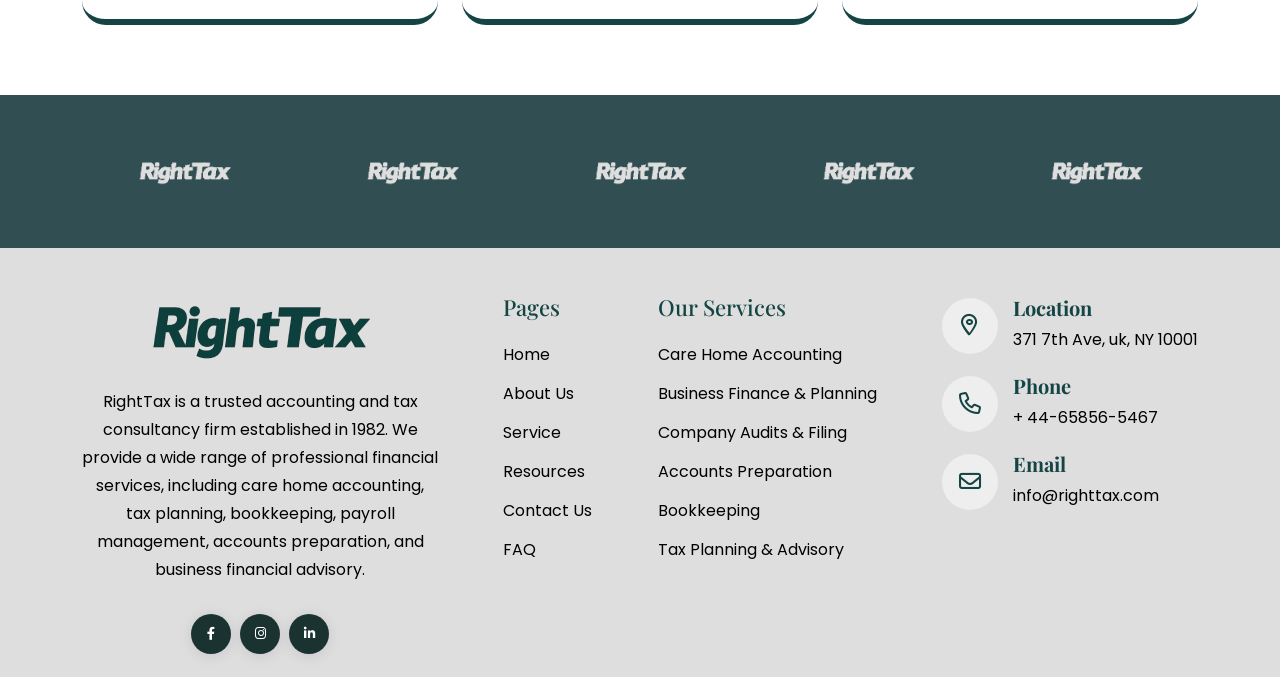
==== commit e22fde1b: "add a contact page and faq" ====
--- a/about.html
+++ b/about.html
@@ -1,4 +1,5 @@
-<!doctype html><html class="no-js" lang="zxx" dir="ltr">
+<!doctype html>
+<html class="no-js" lang="zxx" dir="ltr">
 <head>
  <meta charset="utf-8"/>
  <meta content="ie=edge" http-equiv="x-ua-compatible"/>
@@ -10,20 +11,7 @@
  <meta content="Ensaf-html - Law Agency HTML Template" name="keywords"/> -->
  <meta content="INDEX,FOLLOW" name="robots"/>
  <meta content="width=device-width,initial-scale=1,shrink-to-fit=no" name="viewport"/>
- <link href="assets/img/favicons/apple-icon-57x57.png" rel="apple-touch-icon" sizes="57x57"/>
- <link href="assets/img/favicons/apple-icon-60x60.png" rel="apple-touch-icon" sizes="60x60"/>
- <link href="assets/img/favicons/apple-icon-72x72.png" rel="apple-touch-icon" sizes="72x72"/>
- <link href="assets/img/favicons/apple-icon-76x76.png" rel="apple-touch-icon" sizes="76x76"/>
- <link href="assets/img/favicons/apple-icon-114x114.png" rel="apple-touch-icon" sizes="114x114"/>
- <link href="assets/img/favicons/apple-icon-120x120.png" rel="apple-touch-icon" sizes="120x120"/>
- <link href="assets/img/favicons/apple-icon-144x144.png" rel="apple-touch-icon" sizes="144x144"/>
- <link href="assets/img/favicons/apple-icon-152x152.png" rel="apple-touch-icon" sizes="152x152"/>
- <link href="assets/img/favicons/apple-icon-180x180.png" rel="apple-touch-icon" sizes="180x180"/>
- <link href="assets/img/favicons/android-icon-192x192.png" rel="icon" sizes="192x192" type="image/png"/>
- <link href="assets/img/favicons/favicon-32x32.png" rel="icon" sizes="32x32" type="image/png"/>
- <link href="assets/img/favicons/favicon-96x96.png" rel="icon" sizes="96x96" type="image/png"/>
- <link href="assets/img/favicons/favicon-16x16.png" rel="icon" sizes="16x16" type="image/png"/>
- <link href="assets/img/favicons/manifest.json" rel="manifest"/>
+
  <meta content="#ffffff" name="msapplication-TileColor"/>
  <meta content="assets/img/favicons/ms-icon-144x144.png" name="msapplication-TileImage"/>
  <meta content="#ffffff" name="theme-color"/>
@@ -35,7 +23,7 @@
  <link href="assets/css/style.css" rel="stylesheet"/>
 </head>
 <body class="">
- <div class="preloader">
+ <!-- <div class="preloader">
   <button class="th-btn preloaderCls">
    Cancel Preloader
   </button>
@@ -43,7 +31,8 @@
    <div class="loader">
    </div>
   </div>
- </div>
+ </div> -->
+
  <div class="color-scheme-wrap active">
  
   <h3 class="color-scheme-wrap-title text-center">
@@ -109,8 +98,8 @@
    <div class="widget">
     <div class="th-widget-about">
      <div class="about-logo">
-      <a href="index-2.html">
-       <img alt="Ensaf-html" src="assets/img/logo.svg"/>
+      <a href="index.html">
+       <img alt="Ensaf-html" src="assets/img/main-logo.png"/>
       </a>
      </div>
      <p class="about-text">
@@ -236,324 +225,29 @@
     </i>
    </button>
    <div class="mobile-logo">
-    <a href="index-2.html">
-     <img alt="Ensaf-html" src="assets/img/logo.svg"/>
+    <a href="index.html">
+     <img alt="RightTax" src="assets/img/main-logo.png"/>
     </a>
    </div>
    <div class="th-mobile-menu">
     <ul>
      <li class="menu-item-has-children">
-      <a href="index-2.html">
-       Home
-      </a>
-      <ul class="sub-menu">
-       <li class="menu-item-has-children">
-        <a href="#">
-         Multipage
-        </a>
-        <ul class="sub-menu">
-         <li>
-          <a href="index-2.html">
-           Home Law Agency
-          </a>
-         </li>
-         <li>
-          <a href="home-2.html">
-           Home Lawyer
-          </a>
-         </li>
-         <li>
-          <a href="home-3.html">
-           Home Legal Consultant
-          </a>
-         </li>
-         <li>
-          <a href="home-4.html">
-           Home Legal Advisore
-          </a>
-         </li>
-         <li>
-          <a href="home-5.html">
-           Home Law Consultant
-          </a>
-         </li>
-         <li>
-          <a href="home-6.html">
-           Home Public Notary
-          </a>
-         </li>
-         <li>
-          <a href="home-7.html">
-           Home Legal Services
-          </a>
-         </li>
-         <li>
-          <a href="home-8.html">
-           Home Attorney Firm
-          </a>
-         </li>
-         <li>
-          <a href="home-9.html">
-           Home Civil Law
-          </a>
-         </li>
-         <li>
-          <a href="home-10.html">
-           Home Law Advocate
-          </a>
-         </li>
-        </ul>
-       </li>
-       <li class="menu-item-has-children">
-        <a href="#">
-         Onepage
-        </a>
-        <ul class="sub-menu">
-         <li>
-          <a href="home-1-op.html">
-           Home Law Agency
-          </a>
-         </li>
-         <li>
-          <a href="home-2-op.html">
-           Home Lawyer
-          </a>
-         </li>
-         <li>
-          <a href="home-3-op.html">
-           Home Legal Consultant
-          </a>
-         </li>
-         <li>
-          <a href="home-4-op.html">
-           Home Legal Advisore
-          </a>
-         </li>
-         <li>
-          <a href="home-5-op.html">
-           Home Law Consultant
-          </a>
-         </li>
-         <li>
-          <a href="home-6-op.html">
-           Home Public Notary
-          </a>
-         </li>
-         <li>
-          <a href="home-7-op.html">
-           Home Legal Services
-          </a>
-         </li>
-         <li>
-          <a href="home-8-op.html">
-           Home Attorney Firm
-          </a>
-         </li>
-         <li>
-          <a href="home-9-op.html">
-           Home Civil Law
-          </a>
-         </li>
-         <li>
-          <a href="home-10-op.html">
-           Home Law Advocate
-          </a>
-         </li>
-        </ul>
-       </li>
-       <li class="menu-item-has-children">
-        <a href="#">
-         RTL
-        </a>
-        <ul class="sub-menu">
-         <li>
-          <a href="home-1-rtl.html">
-           Home Law Agency
-          </a>
-         </li>
-         <li>
-          <a href="home-2-rtl.html">
-           Home Lawyer
-          </a>
-         </li>
-         <li>
-          <a href="home-3-rtl.html">
-           Home III (Portfolio)
-          </a>
-         </li>
-         <li>
-          <a href="home-4-rtl.html">
-           Home Legal Advisore
-          </a>
-         </li>
-         <li>
-          <a href="home-5-rtl.html">
-           Home Law Consultant
-          </a>
-         </li>
-         <li>
-          <a href="home-6-rtl.html">
-           Home Public Notary
-          </a>
-         </li>
-         <li>
-          <a href="home-7-rtl.html">
-           Home Legal Services
-          </a>
-         </li>
-         <li>
-          <a href="home-8-rtl.html">
-           Home Attorney Firm
-          </a>
-         </li>
-         <li>
-          <a href="home-9-rtl.html">
-           Home Civil Law
-          </a>
-         </li>
-         <li>
-          <a href="home-10-rtl.html">
-           Home Law Advocate
-          </a>
-         </li>
-        </ul>
-       </li>
-      </ul>
+      <a href="index.html"> Home </a>
      </li>
      <li class="menu-item-has-children">
-      <a href="#">
-       About Us
-      </a>
-      <ul class="sub-menu">
-       <li>
-        <a href="about.html">
-         About Us Style 1
-        </a>
-       </li>
-       <li>
-        <a href="about2.html">
-         About Us Style 2
-        </a>
-       </li>
-      </ul>
+      <a href="about.html"> About Us </a>
      </li>
      <li class="menu-item-has-children">
-      <a href="#">
-       Service
-      </a>
-      <ul class="sub-menu">
-       <li>
-        <a href="service.html">
-         Service
-        </a>
-       </li>
-       <li>
-        <a href="service-details.html">
-         Service Details
-        </a>
-       </li>
-      </ul>
+      <a href="#"> Service </a>
      </li>
      <li class="menu-item-has-children">
-      <a href="#">
-       Pages
-      </a>
-      <ul class="sub-menu">
-       <li class="menu-item-has-children">
-        <a href="#">
-         Shop
-        </a>
-        <ul class="sub-menu">
-         <li>
-          <a href="shop.html">
-           Shop
-          </a>
-         </li>
-         <li>
-          <a href="shop-details.html">
-           Shop Details
-          </a>
-         </li>
-         <li>
-          <a href="cart.html">
-           Cart Page
-          </a>
-         </li>
-         <li>
-          <a href="checkout.html">
-           Checkout
-          </a>
-         </li>
-         <li>
-          <a href="wishlist.html">
-           Wishlist
-          </a>
-         </li>
-        </ul>
-       </li>
-       <li>
-        <a href="team.html">
-         Our Attorney
-        </a>
-       </li>
-       <li>
-        <a href="team-details.html">
-         Attorney Details
-        </a>
-       </li>
-       <li>
-        <a href="pricing.html">
-         Pricing Plan
-        </a>
-       </li>
-       <li>
-        <a href="testimonials.html">
-         Testimonials
-        </a>
-       </li>
-       <li>
-        <a href="faq.html">
-         Faq Page
-        </a>
-       </li>
-       <li>
-        <a href="case-studies.html">
-         Case Studies
-        </a>
-       </li>
-       <li>
-        <a href="case-studies-details.html">
-         Case Studies Details
-        </a>
-       </li>
-       <li>
-        <a href="error.html">
-         Error Page
-        </a>
-       </li>
-      </ul>
+      <a href="#"> Resource </a>
      </li>
      <li class="menu-item-has-children">
-      <a href="#">
-       Blog
-      </a>
-      <ul class="sub-menu">
-       <li>
-        <a href="blog.html">
-         Blog
-        </a>
-       </li>
-       <li>
-        <a href="blog-details.html">
-         Blog Details
-        </a>
-       </li>
-      </ul>
+      <a href="contact.html"> Contact US</a>
      </li>
-     <li>
-      <a href="contact.html">
-       Contact
-      </a>
+     <li class="menu-item-has-children">
+      <a href="faq.html"> FAQ </a>
      </li>
     </ul>
    </div>
@@ -567,25 +261,25 @@
                     <div class="row align-items-center justify-content-between">
                         <div class="col-auto">
                             <div class="header-logo">
-                                <div class="logo-bg"></div><a href="#"><img src="assets/img/logo-4.png" alt="righttax-html"></a>
+                                <div class="logo-bg"></div><a href="index.html"><img src="assets/img/main-logo.png" alt="righttax-html"></a>
                             </div>
                         </div>
                         <div class="col-auto me-xl-auto">
                             <nav class="main-menu d-none d-lg-inline-block me-xl-auto">
                                 <ul>
-                                    <li class="menu-item-has-children"><a href="#">Home</a>
+                                    <li class="menu-item-has-children"><a href="index.html">Home</a>
                                     </li>
-                                    <li><a href="#">About Us</a></li>
+                                    <li><a href="about.html">About Us</a></li>
                                     <li><a href="#">Service</a></li>
                                     <li><a href="#">Resources</a></li>
-                                    <li><a href="#">Contact Us</a></li>
-                                     <li><a href="#">FAQ</a></li>
+                                    <li><a href="contact.html">Contact Us</a></li>
+                                     <li><a href="faq.html">FAQ</a></li>
                                 </ul>
                             </nav><button type="button" class="th-menu-toggle d-block d-lg-none"><i
                                     class="far fa-bars"></i></button>
                         </div>
                         <div class="col-auto d-none d-xl-block">
-                            <div class="header-button"><a href="#"
+                            <div class="header-button"><a href="contact.html"
                                     class="th-btn style4">Get a Quote <i class="far fa-arrow-right-long"></i></a>
                                 <!-- <button type="button" class="icon-btn sideMenuInfo"><i
                                         class="fa-solid fa-bars"></i></button></div> -->
@@ -604,7 +298,7 @@
     </h1>
     <ul class="breadcumb-menu">
      <li>
-      <a href="index-2.html">
+      <a href="index.html">
        Home
       </a>
      </li>
@@ -737,7 +431,7 @@
    </div>
   </div>
  </section>
- <section class="space" data-bg-src="assets/img/bg/team-2-shape-bg.png" id="team-sec">
+ <section class="space">
   <div class="container">
    <div class="row justify-content-center">
     <div class="col-xxl-8 col-xl-9">
@@ -1043,11 +737,11 @@
         <div class="widget-area bg-footer-color">
             <div class="container">
                 <div class="row justify-content-between">
-                    <div class="col-md-6 col-xl-4 footer-border-right">
+                    <div class="col-md-12 col-xl-4 footer-border-right">
                         <div class="widget footer-widget text-xl-center text-start">
                             <div class="th-widget-about">
                                 <div class="about-logo"><a href=""><img
-                                            src="assets/img/logo-4.png" alt="righttax-html"></a></div>
+                                            src="assets/img/main-logo.png" alt="righttax-html"></a></div>
                                 <p class="about-text">RightTax is a trusted accounting and tax consultancy firm established in 1982. We provide a wide range of professional financial services, including care home accounting, tax planning, bookkeeping, payroll management, accounts preparation, and business financial advisory.</p>
                                 <div class="th-social"><a href="#"><i
                                             class="fab fa-facebook-f"></i></a> <a href="#"><i
@@ -1056,22 +750,22 @@
                             </div>
                         </div>
                     </div>
-                    <div class="col-md-6 col-xl-auto footer-border-right">
+                    <div class="col-md-12 col-xl-auto footer-border-right">
                         <div class="widget widget_nav_menu footer-widget">
                             <h3 class="widget_title">Pages</h3>
                             <div class="menu-all-pages-container">
                                 <ul class="menu">
-                                    <li><a href="#">Home</a></li>
-                                    <li><a href="#">About Us</a></li>
+                                    <li><a href="index.html">Home</a></li>
+                                    <li><a href="about.html">About Us</a></li>
                                     <li><a href="#">Service</a></li>
                                     <li><a href="#">Resources</a></li>
-                                    <li><a href="#">Contact Us</a></li>
-                                    <li><a href="#">FAQ</a></li>
+                                    <li><a href="contact.html">Contact Us</a></li>
+                                    <li><a href="faq.html">FAQ</a></li>
                                 </ul>
                             </div>
                         </div>
                     </div>
-                    <div class="col-md-6 col-xl-auto footer-border-right">
+                    <div class="col-md-12 col-xl-auto footer-border-right">
                         <div class="widget widget_nav_menu footer-widget">
                             <h3 class="widget_title">Our Services</h3>
                             <div class="menu-all-pages-container">
@@ -1086,7 +780,7 @@
                             </div>
                         </div>
                     </div>                    
-                    <div class="col-md-6 col-xl-auto footer-border-right">
+                    <div class="col-md-12 col-xl-auto footer-border-right">
                         <div class="widget footer-widget">
                             <div class="th-widget-contact">
                                 <div class="info-box">
--- a/assets/css/style.css
+++ b/assets/css/style.css
@@ -1284,7 +1284,7 @@
     padding-left: 18px
 }
 
-.th-mobile-menu ul li a:before {
+/* .th-mobile-menu ul li a:before {
     content: '\f105';
     font-family: var(--icon-font);
     position: absolute;
@@ -1292,7 +1292,7 @@
     top: 12px;
     margin-right: 10px;
     display: inline-block
-}
+} */
 
 .th-mobile-menu ul li.th-active>a {
     color: var(--theme-color)
@@ -1330,10 +1330,10 @@
     border-radius: 50%
 }
 
-.th-mobile-menu ul .menu-item-has-children>a .th-mean-expand:before {
+/* .th-mobile-menu ul .menu-item-has-children>a .th-mean-expand:before {
     content: '\f067';
     font-family: var(--icon-font)
-}
+} */
 
 .th-mobile-menu ul .menu-item-has-children>a:after {
     content: "\f067";
@@ -7523,7 +7523,7 @@
 .breadcumb-menu li:first-child:hover,
 .breadcumb-menu li:first-child a:hover,
 .breadcumb-menu li:first-child span:hover {
-    color: var(--theme-color)
+    color: #66aba9;
 }
 
 .breadcumb-menu li,
@@ -13473,9 +13473,13 @@
 }
 
 .contact-form.style-4 {
-    background: var(--smoke-color2);
+    /* background: var(--smoke-color2); */
     padding: 60px;
     text-align: start
+}
+
+.text-start {
+    color: #fff;
 }
 
 @media (max-width: 375px) {
@@ -16629,18 +16633,17 @@
     right: 0
 }
 
-.service-card:hover .link-btn{
+.service-card:hover {
     -webkit-transform: translateY(-3px);
     -ms-transform: translateY(-3px);
-    transform: translateY(-3px);
+    transform: translateY(-3px);    
+}
+
+.link-btn {
     background: var(--white-color);
     padding: 10px 20px;
-    display: flex;
+    display: inline-block;
     border-radius: 30px;
-}
-
-.btn-width {
-    width: 45%;
 }
 
 .service-card:hover::before {
@@ -26336,4 +26339,8 @@
 
 .img-height {
     height: 340px !important;
+}
+
+.info-box img {
+    width: 50%;
 }
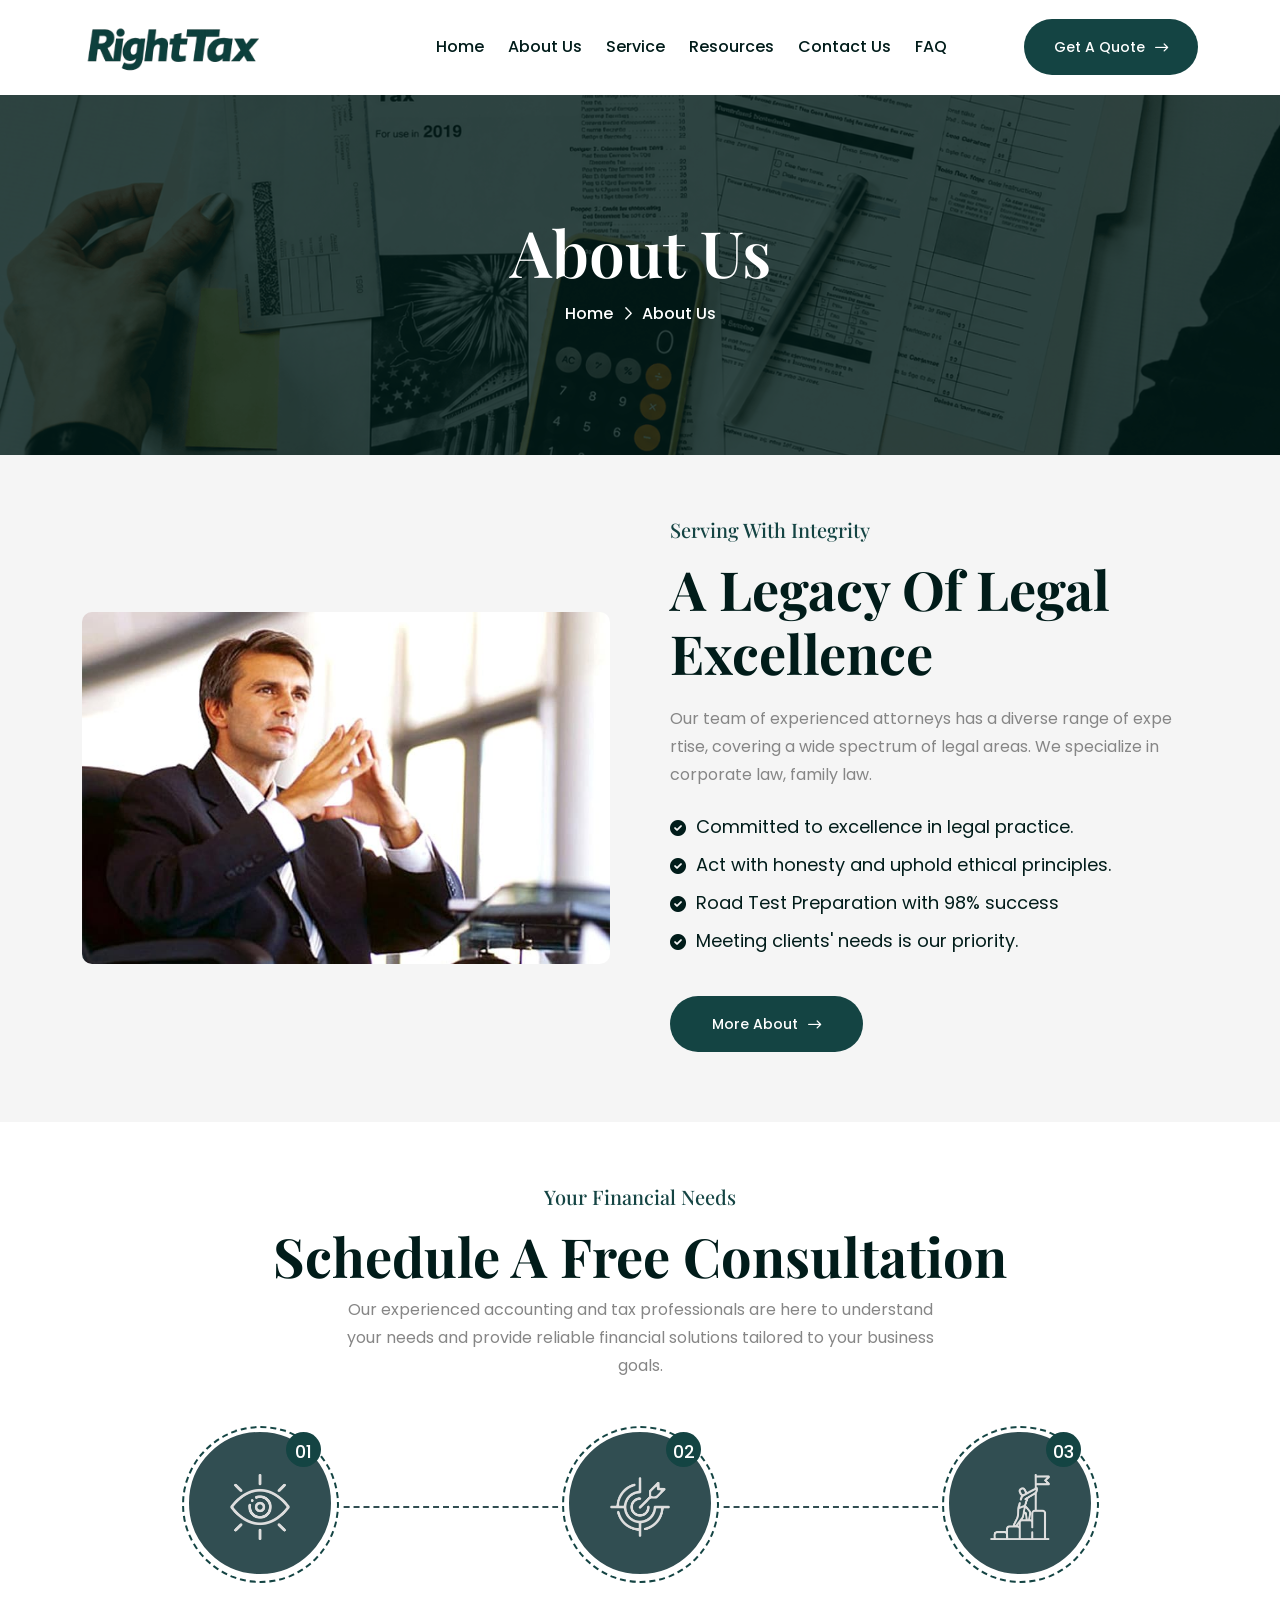
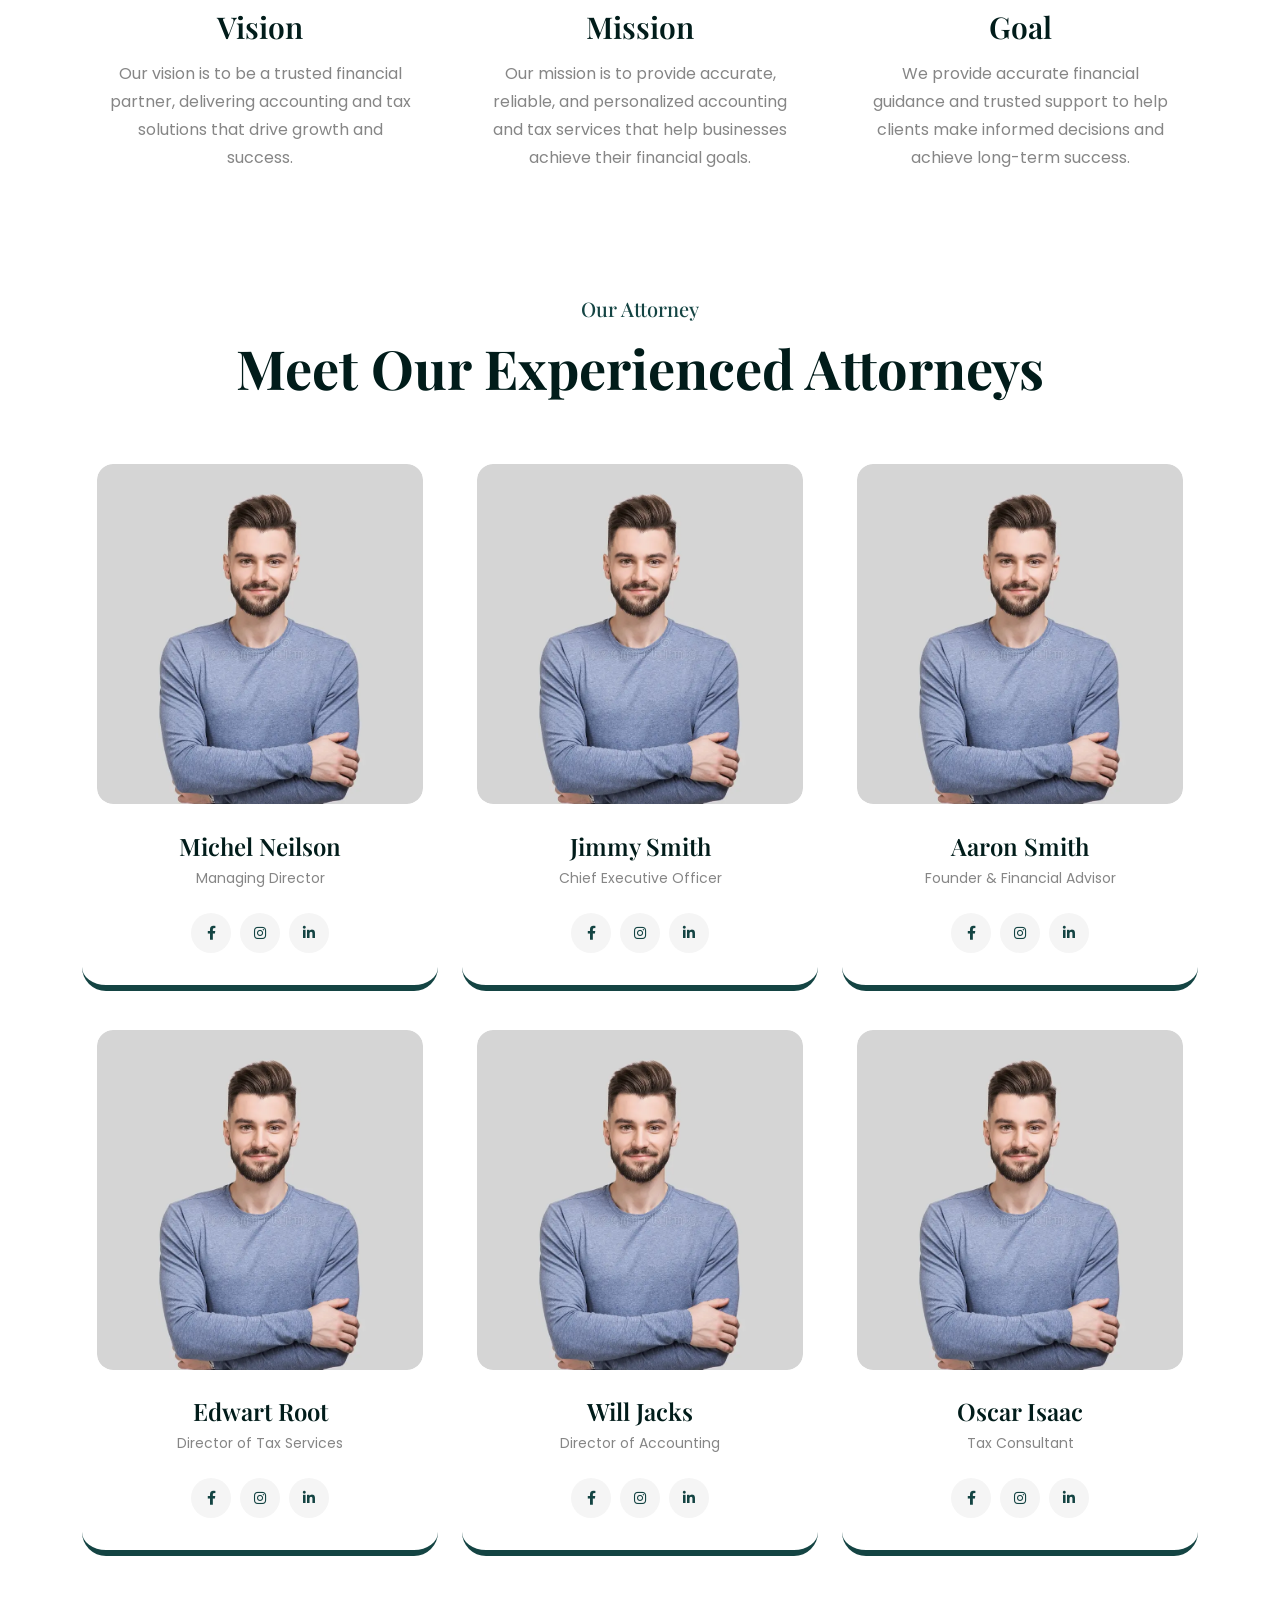
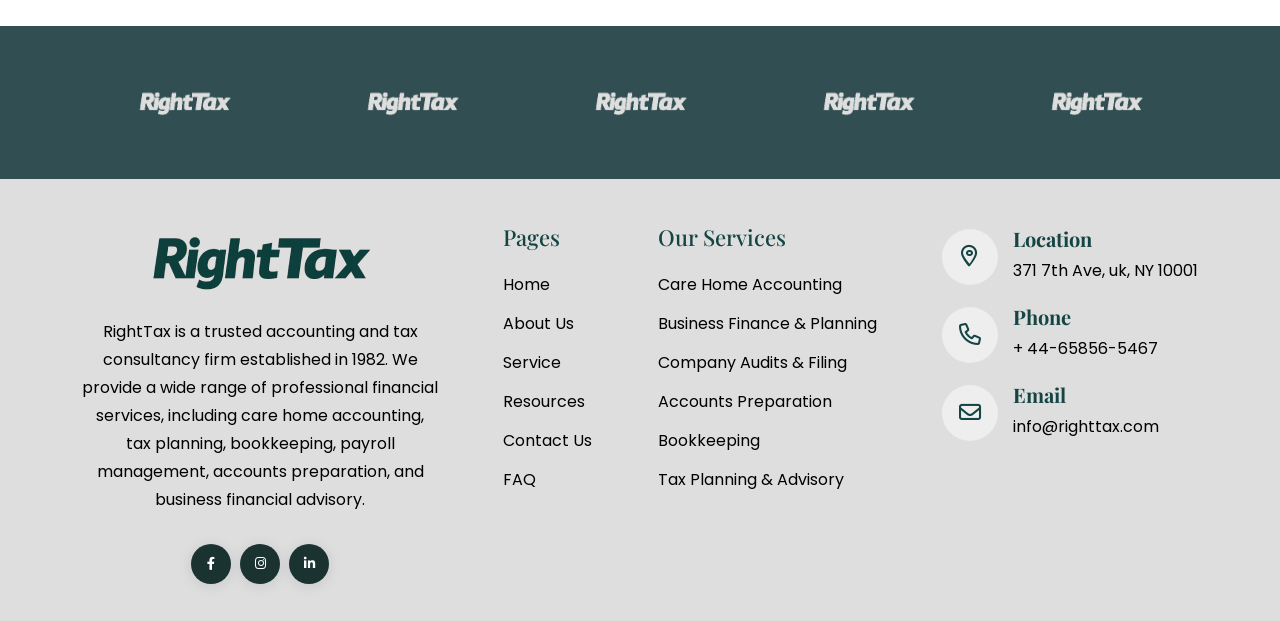
==== commit bfa4ca4c: "sir correction" ====
--- a/about.html
+++ b/about.html
@@ -3,15 +3,9 @@
 <head>
  <meta charset="utf-8"/>
  <meta content="ie=edge" http-equiv="x-ua-compatible"/>
- <title>
-  RightTax - About Us
- </title>
- <!-- <meta content="Ensaf" name="author"/>
- <meta content="Ensaf-html - Law Agency HTML Template" name="description"/>
- <meta content="Ensaf-html - Law Agency HTML Template" name="keywords"/> -->
+ <title> RightTax - About Us </title>
  <meta content="INDEX,FOLLOW" name="robots"/>
  <meta content="width=device-width,initial-scale=1,shrink-to-fit=no" name="viewport"/>
-
  <meta content="#ffffff" name="msapplication-TileColor"/>
  <meta content="assets/img/favicons/ms-icon-144x144.png" name="msapplication-TileImage"/>
  <meta content="#ffffff" name="theme-color"/>
@@ -23,188 +17,7 @@
  <link href="assets/css/style.css" rel="stylesheet"/>
 </head>
 <body class="">
- <!-- <div class="preloader">
-  <button class="th-btn preloaderCls">
-   Cancel Preloader
-  </button>
-  <div class="preloader-inner">
-   <div class="loader">
-   </div>
-  </div>
- </div> -->
 
- <div class="color-scheme-wrap active">
- 
-  <h3 class="color-scheme-wrap-title text-center">
-   Color Switcher
-  </h3>
-  <h4 class="color-scheme-wrap-subtitle text-center">
-   Theme Color
-  </h4>
-  <div class="color-switch-btns">
-   <button data-color="#1A685B">
-    <i class="fa-solid fa-droplet">
-    </i>
-   </button>
-   <button data-color="#f34e3a">
-    <i class="fa-solid fa-droplet">
-    </i>
-   </button>
-   <button data-color="#FF4857">
-    <i class="fa-solid fa-droplet">
-    </i>
-   </button>
-   <button data-color="#3843C1">
-    <i class="fa-solid fa-droplet">
-    </i>
-   </button>
-   <button data-color="#FF7E02">
-    <i class="fa-solid fa-droplet">
-    </i>
-   </button>
-  </div>
-  <h4 class="color-scheme-wrap-subtitle mt-20 text-center">
-   Secondary Color
-  </h4>
-  <div class="secondary-color-switch-btns">
-   <button data-secondary-color="#FFAC00">
-    <i class="fa-solid fa-droplet">
-    </i>
-   </button>
-   <button data-secondary-color="#F41E1E">
-    <i class="fa-solid fa-droplet">
-    </i>
-   </button>
-   <button data-secondary-color="#f34e3a">
-    <i class="fa-solid fa-droplet">
-    </i>
-   </button>
-   <button data-secondary-color="#FF4857">
-    <i class="fa-solid fa-droplet">
-    </i>
-   </button>
-   <button data-secondary-color="#3843C1">
-    <i class="fa-solid fa-droplet">
-    </i>
-   </button>
-  </div>
- </div>
- <div class="sidemenu-wrapper sidemenu-info d-none d-lg-block">
-  <div class="sidemenu-content">
-   <button class="closeButton sideMenuCls">
-    <i class="far fa-times">
-    </i>
-   </button>
-   <div class="widget">
-    <div class="th-widget-about">
-     <div class="about-logo">
-      <a href="index.html">
-       <img alt="Ensaf-html" src="assets/img/main-logo.png"/>
-      </a>
-     </div>
-     <p class="about-text">
-      We provide specialized winterization services to safeguard your pool during the off-season, and when spring arrives, we handle the thorough opening process.
-     </p>
-     <div class="th-social">
-      <a href="https://www.facebook.com/">
-       <i class="fab fa-facebook-f">
-       </i>
-      </a>
-      <a href="https://www.twitter.com/">
-       <i class="fab fa-twitter">
-       </i>
-      </a>
-      <a href="https://www.linkedin.com/">
-       <i class="fab fa-linkedin-in">
-       </i>
-      </a>
-      <a href="https://www.whatsapp.com/">
-       <i class="fab fa-whatsapp">
-       </i>
-      </a>
-     </div>
-    </div>
-   </div>
-   <div class="widget">
-    <h3 class="widget_title">
-     Recent Posts
-    </h3>
-    <div class="recent-post-wrap">
-     <div class="recent-post">
-      <div class="media-img">
-       <a href="blog-details.html">
-        <img alt="Blog Image" src="assets/img/blog/recent-post-1-1.jpg"/>
-       </a>
-      </div>
-      <div class="media-body">
-       <h4 class="post-title">
-        <a class="text-inherit" href="blog-details.html">
-         Steps to Pursue a Career as a Legal Project Manager.
-        </a>
-       </h4>
-       <div class="recent-post-meta">
-        <a href="blog.html">
-         6 Sep, 2025
-        </a>
-       </div>
-      </div>
-     </div>
-     <div class="recent-post">
-      <div class="media-img">
-       <a href="blog-details.html">
-        <img alt="Blog Image" src="assets/img/blog/recent-post-1-2.jpg"/>
-       </a>
-      </div>
-      <div class="media-body">
-       <h4 class="post-title">
-        <a class="text-inherit" href="blog-details.html">
-         The advantages of choosing a public defender.
-        </a>
-       </h4>
-       <div class="recent-post-meta">
-        <a href="blog.html">
-         6 Sep, 2025
-        </a>
-       </div>
-      </div>
-     </div>
-     <div class="recent-post">
-      <div class="media-img">
-       <a href="blog-details.html">
-        <img alt="Blog Image" src="assets/img/blog/recent-post-1-3.jpg"/>
-       </a>
-      </div>
-      <div class="media-body">
-       <h4 class="post-title">
-        <a class="text-inherit" href="blog-details.html">
-         Technology is revolutionizing the legal sector.
-        </a>
-       </h4>
-       <div class="recent-post-meta">
-        <a href="blog.html">
-         6 Sep, 2025
-        </a>
-       </div>
-      </div>
-     </div>
-    </div>
-   </div>
-   <div class="widget newsletter-widget">
-    <h3 class="widget_title">
-     Newsletter
-    </h3>
-    <p class="footer-text">
-     Sign up to get update news about us
-    </p>
-    <form class="newsletter-form">
-     <input class="form-control" placeholder="Enter Email" required="" type="email"/>
-     <button class="th-btn style2" type="submit">
-      Subscribe
-     </button>
-    </form>
-   </div>
-  </div>
- </div>
  <div class="popup-search-box d-none d-lg-block">
   <button class="searchClose">
    <i class="fal fa-times">
@@ -232,10 +45,10 @@
    <div class="th-mobile-menu">
     <ul>
      <li class="menu-item-has-children">
-      <a href="index.html"> Home </a>
+      <a href="index.html" onclick="window.location=this.href"> Home </a>
      </li>
      <li class="menu-item-has-children">
-      <a href="about.html"> About Us </a>
+      <a href="about.html" onclick="window.location=this.href"> About Us </a>
      </li>
      <li class="menu-item-has-children">
       <a href="#"> Service </a>
@@ -244,10 +57,10 @@
       <a href="#"> Resource </a>
      </li>
      <li class="menu-item-has-children">
-      <a href="contact.html"> Contact US</a>
+      <a href="contact.html" onclick="window.location=this.href"> Contact US</a>
      </li>
      <li class="menu-item-has-children">
-      <a href="faq.html"> FAQ </a>
+      <a href="faq.html" onclick="window.location=this.href"> FAQ </a>
      </li>
     </ul>
    </div>
@@ -261,7 +74,7 @@
                     <div class="row align-items-center justify-content-between">
                         <div class="col-auto">
                             <div class="header-logo">
-                                <div class="logo-bg"></div><a href="index.html"><img src="assets/img/main-logo.png" alt="righttax-html"></a>
+                                <div class="logo-bg"></div><a href="index.html"><img class="logo-img" src="assets/img/main-logo.png" alt="righttax-html"></a>
                             </div>
                         </div>
                         <div class="col-auto me-xl-auto">
@@ -318,7 +131,7 @@
     <div class="col-xl-5">
      <div class="title-area mb-25">
       <span class="sub-title before-none">
-       About Us
+       Serving With Integrity
       </span>
       <h2 class="sec-title">
        A Legacy of Legal Excellence
@@ -431,6 +244,7 @@
    </div>
   </div>
  </section>
+ 
  <section class="space">
   <div class="container">
    <div class="row justify-content-center">
@@ -649,7 +463,7 @@
    </div>
   </div>
  </section>
- <div class="brand-area-1" data-bg-src="assets/img/bg/brand-bg-11.png">
+ <div class="brand-area-1">
   <div class="container">
    <div class="row">
     <div class="col-12">
@@ -731,7 +545,6 @@
    </div>
   </div>
  </div>
- 
 
  <footer class="footer-wrapper footer-layout1">
         <div class="widget-area bg-footer-color">
--- a/assets/css/style.css
+++ b/assets/css/style.css
@@ -918,7 +918,7 @@
     --swiper-pagination-bullet-horizontal-gap: 8px;
     margin: 5px 7px;
     opacity: 1;
-    background-color: var(--theme-color);
+    background-color: rgb(208, 197, 197);
     position: relative;
     cursor: pointer
 }
@@ -1284,16 +1284,6 @@
     padding-left: 18px
 }
 
-/* .th-mobile-menu ul li a:before {
-    content: '\f105';
-    font-family: var(--icon-font);
-    position: absolute;
-    left: 0;
-    top: 12px;
-    margin-right: 10px;
-    display: inline-block
-} */
-
 .th-mobile-menu ul li.th-active>a {
     color: var(--theme-color)
 }
@@ -1310,44 +1300,6 @@
 
 .th-mobile-menu ul li ul li:last-child {
     border-bottom: none
-}
-
-.th-mobile-menu ul .menu-item-has-children>a .th-mean-expand {
-    position: absolute;
-    right: 0;
-    top: 50%;
-    font-weight: 400;
-    font-size: 12px;
-    width: 25px;
-    height: 25px;
-    line-height: 25px;
-    margin-top: -12.5px;
-    display: inline-block;
-    text-align: center;
-    background-color: var(--smoke-color);
-    color: var(--title-color);
-    box-shadow: 0 0 20px -8px rgba(173, 136, 88, 0.5);
-    border-radius: 50%
-}
-
-/* .th-mobile-menu ul .menu-item-has-children>a .th-mean-expand:before {
-    content: '\f067';
-    font-family: var(--icon-font)
-} */
-
-.th-mobile-menu ul .menu-item-has-children>a:after {
-    content: "\f067";
-    font-family: var(--icon-font);
-    width: 22px;
-    height: 22px;
-    line-height: 22px;
-    display: inline-block;
-    text-align: center;
-    font-size: 12px;
-    border-radius: 50px;
-    background-color: var(--smoke-color);
-    float: right;
-    margin-top: 1px;
 }
 
 .th-mobile-menu ul .menu-item-has-children.th-active>a .th-mean-expand:before {
@@ -5862,32 +5814,21 @@
     z-index: -1;
     width: 300px;
     left: 0;
-    height: 152px
+    height: 152px;
 }
 
 @media (max-width: 1199px) {
     .header-layout1 .header-logo .logo-bg {
-        width: 350px
+        width: 350px;
     }
 }
 
 @media (max-width: 767px) {
     .header-layout1 .header-logo .logo-bg {
-        display: none
-    }
-}
-
-@media (max-width: 575px) {
-    .header-logo img {
-        max-width: 180px
-    }
-}
-
-@media (max-width: 375px) {
-    .header-logo img {
-        max-width: 160px
-    }
-}
+        display: none;
+    }
+}
+
 
 .header-default {
     background-color: var(--title-color)
@@ -7589,7 +7530,7 @@
     .breadcumb-menu li,
     .breadcumb-menu a,
     .breadcumb-menu span {
-        font-size: 18px
+        font-size: 17px
     }
 
     .breadcumb-title {
@@ -7632,6 +7573,14 @@
 
     .breadcumb-title {
         font-size: 34px
+    }
+}
+
+@media (min-width: 320px) and (max-width: 397px) {
+    .breadcumb-menu li,
+    .breadcumb-menu a,
+    .breadcumb-menu span {
+        font-size: 13px;
     }
 }
 
@@ -16023,15 +15972,6 @@
         margin-left: 10px;
         margin-right: 10px
     }
-}
-
-.process-play-btn-wrap {
-    position: absolute;
-    left: 50%;
-    top: 50%;
-    -webkit-transform: translate(-50%, -50%);
-    -ms-transform: translate(-50%, -50%);
-    transform: translate(-50%, -50%)
 }
 
 .brand-area-1 {
@@ -17543,12 +17483,12 @@
 }
 
 .process-box.style-2:before {
-    width: 300px;
+    width: 324px;
     position: absolute;
     content: '';
     border-top: 2px dashed var(--theme-color2);
-    top: 104px;
-    right: -190px;
+    top: 85px;
+    right: -170px;
     z-index: -1
 }
 
@@ -17559,9 +17499,9 @@
 }
 
 .process-box.style-2 .box-icon {
-    height: 220px;
-    width: 220px;
-    line-height: 200px;
+    height: 164px;
+    width: 164px;
+    line-height: 148px;
     text-align: center;
     background: var(--theme-color2);
     border-radius: 100%;
@@ -17572,11 +17512,11 @@
 
 .process-box.style-2 .box-icon::before {
     content: '';
-    width: 220px;
-    height: 220px;
+    width: 157px;
+    height: 157px;
     position: absolute;
-    top: -10px;
-    left: -10px;
+    top: -6px;
+    left: -7px;
     border: 2px dashed var(--theme-color);
     border-radius: inherit
 }
@@ -17584,14 +17524,14 @@
 .process-box.style-2 .box-icon .number {
     position: absolute;
     display: block;
-    right: 0;
-    width: 58px;
-    height: 58px;
+    right: 10px;
+    width: 35px;
+    height: 35px;
     background: var(--theme-color);
     border-radius: 50%;
-    line-height: 58px;
+    line-height: 35px;
     color: var(--white-color);
-    font-size: 30px;
+    font-size: 18px;
     border: 2px solid transparent;
     font-weight: 500;
     -webkit-transition: .4s;
@@ -26334,7 +26274,7 @@
 }
 
 .icon-width {
-    width: 90px;
+    width: 66px;
 }
 
 .img-height {
@@ -26343,4 +26283,9 @@
 
 .info-box img {
     width: 50%;
+}
+
+.header-logo img {
+    max-width: 180px !important;
+    height: auto;
 }
